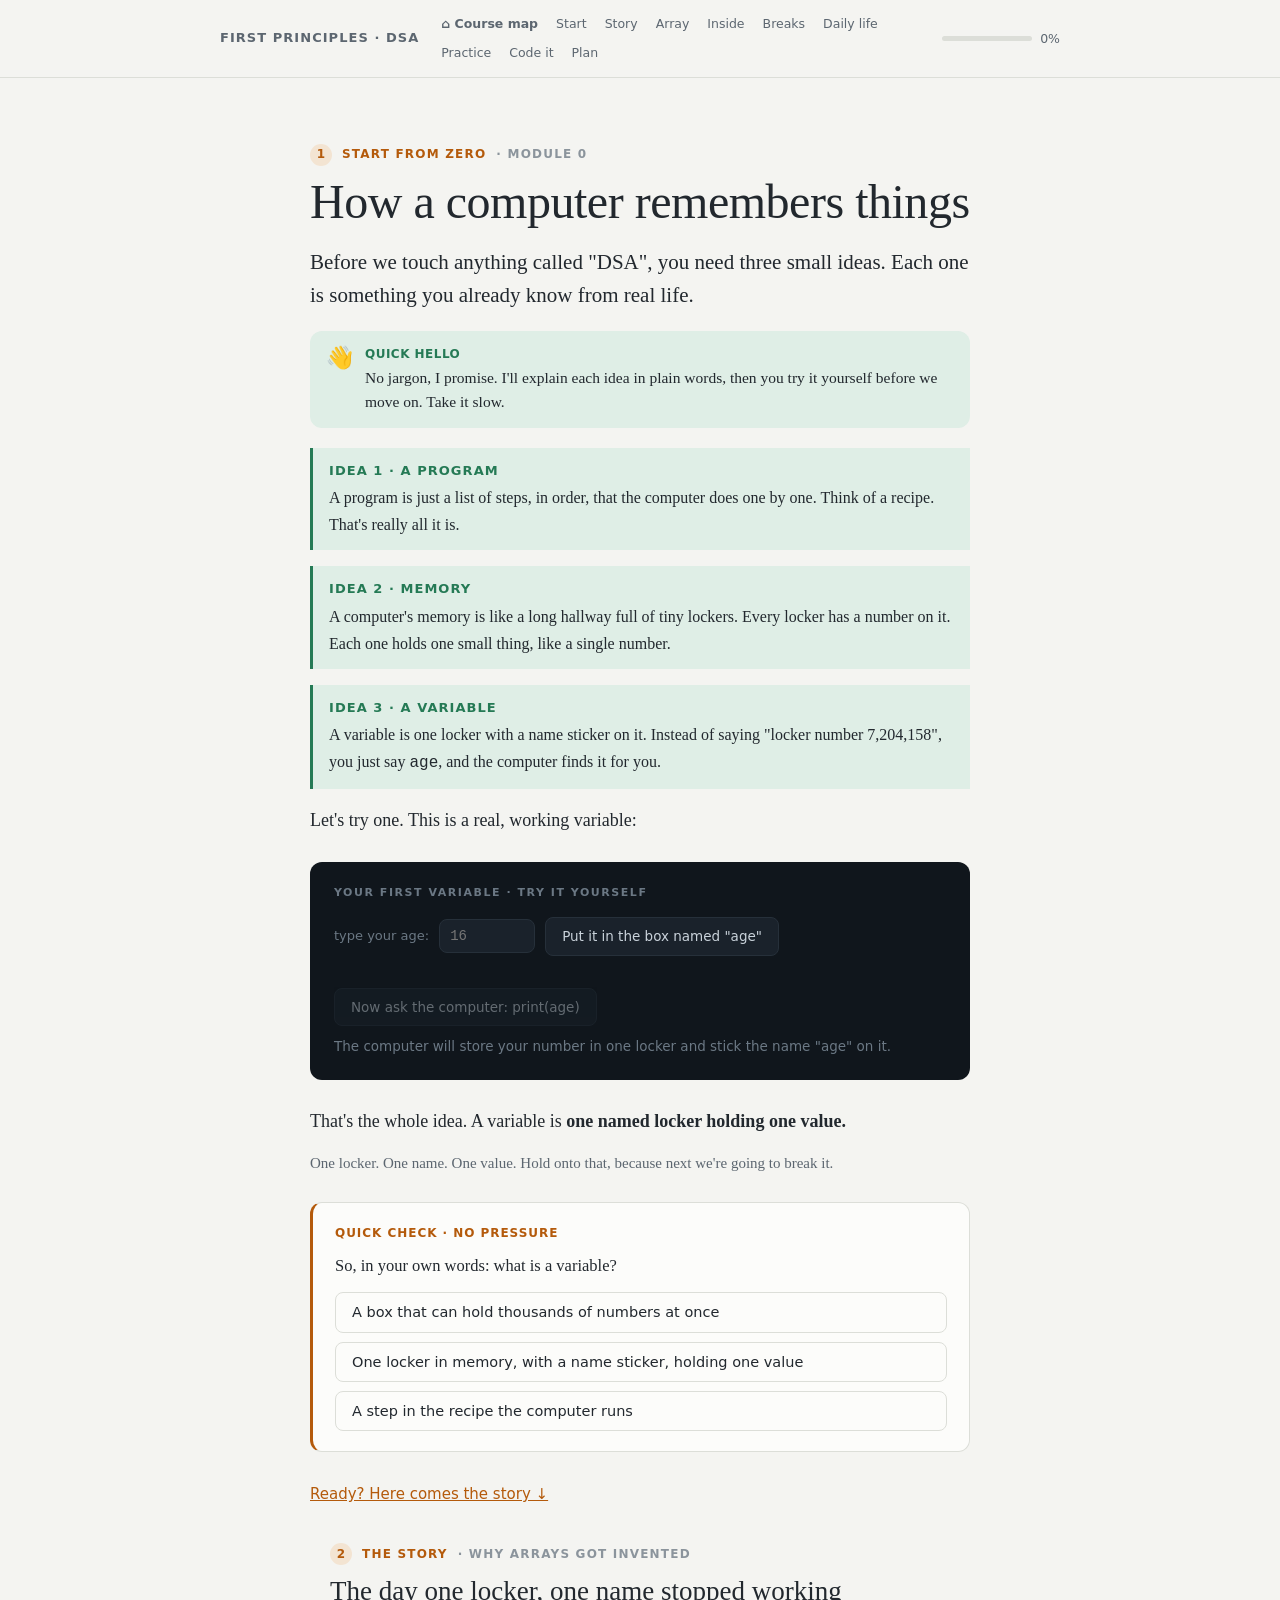
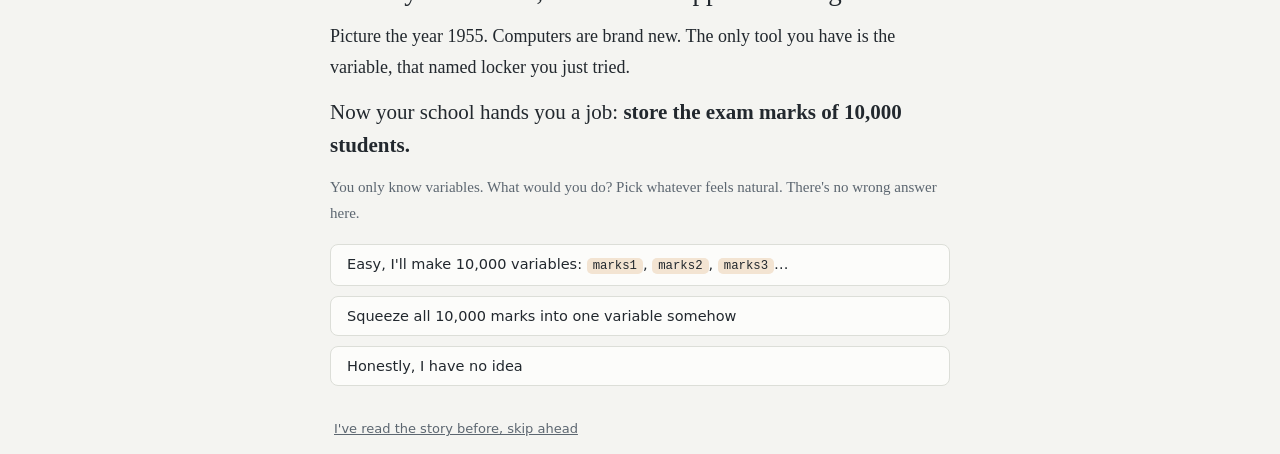
==== modules/module-0.html @ 1acc63de "Split the single page into a multi-page course (home + per-module pages) One growing HTML file was b" ====
<!doctype html>
<html lang="en">
<head>
<meta charset="utf-8">
<meta name="viewport" content="width=device-width, initial-scale=1">
<title>Module 0 · How a computer remembers · First principles</title>
<link rel="stylesheet" href="../assets/base.css">
</head>
<body>

<nav class="rail" aria-label="Module navigation">
  <div class="rail-inner">
    <span class="rail-name">First principles · DSA</span>
    <div class="rail-links">
      <a href="../index.html" style="font-weight:600;">⌂ Course map</a>
      <a href="#start">Start</a>
      <a href="#story">Story</a>
      <a href="#invention">Array</a>
      <a href="#inside">Inside</a>
      <a href="#breaks">Breaks</a>
      <a href="#real">Daily life</a>
      <a href="#problems">Practice</a>
      <a href="#code">Code it</a>
      <a href="#plan">Plan</a>
    </div>
    <div class="rail-progress" title="Your progress in this module">
      <div class="rail-bar"><span id="progress-fill"></span></div>
      <span id="progress-num">0%</span>
    </div>
  </div>
</nav>

<div id="view-m0">
<header class="hero wrap" id="start">
  <div class="stepline"><span class="dot">1</span> Start from zero <span class="rest">· Module 0</span></div>
  <h1>How a computer remembers things</h1>
  <p class="big">Before we touch anything called "DSA", you need three small ideas. Each one is something you already know from real life.</p>

  <div class="aside-me"><div class="face">👋</div><div class="txt"><b>Quick hello</b>No jargon, I promise. I'll explain each idea in plain words, then you try it yourself before we move on. Take it slow.</div></div>

  <div class="word"><b>Idea 1 · A program</b>
  A program is just a list of steps, in order, that the computer does one by one. Think of a recipe. That's really all it is.</div>

  <div class="word"><b>Idea 2 · Memory</b>
  A computer's memory is like a long hallway full of tiny lockers. Every locker has a number on it. Each one holds one small thing, like a single number.</div>

  <div class="word"><b>Idea 3 · A variable</b>
  A variable is one locker with a name sticker on it. Instead of saying "locker number 7,204,158", you just say <code>age</code>, and the computer finds it for you.</div>

  <p>Let's try one. This is a real, working variable:</p>
  <div class="machine">
    <div class="label">Your first variable · try it yourself</div>
    <div class="mrow">
      <label for="age-input" style="font-size:13px;color:var(--machine-dim);">type your age:</label>
      <input type="number" id="age-input" min="1" max="120" step="1" placeholder="16">
      <button id="btn-store">Put it in the box named "age"</button>
    </div>
    <div class="lockers" id="age-locker" style="margin-top:18px;"></div>
    <div class="mrow"><button id="btn-print" disabled>Now ask the computer: print(age)</button></div>
    <div class="mnote" id="age-note">The computer will store your number in one locker and stick the name "age" on it.</div>
  </div>

  <p>That's the whole idea. A variable is <strong>one named locker holding one value.</strong></p>
  <p class="dim small">One locker. One name. One value. Hold onto that, because next we're going to break it.</p>

  <div class="cp" data-cp="cp0" data-answer="b">
    <div class="cp-tag">Quick check · no pressure</div>
    <div class="cp-q">So, in your own words: what is a variable?</div>
    <div class="cp-opts">
      <button data-opt="a">A box that can hold thousands of numbers at once</button>
      <button data-opt="b">One locker in memory, with a name sticker, holding one value</button>
      <button data-opt="c">A step in the recipe the computer runs</button>
    </div>
    <div class="cp-fb"><b>Exactly</b>One named locker, one value inside. Simple, and it's about to become the whole point.</div>
    <div class="cp-nudge">Close, but not quite. Scroll up and look at Idea 3 again, then pick another answer.</div>
  </div>

  <p style="margin-top:10px;"><a href="#story" style="color:var(--accent);font-family:var(--sans);font-size:15px;">Ready? Here comes the story ↓</a></p>
</header>

<section class="wrap" id="story">
  <div class="stepline"><span class="dot">2</span> The story <span class="rest">· why arrays got invented</span></div>
  <h2>The day one locker, one name stopped working</h2>
  <p>Picture the year 1955. Computers are brand new. The only tool you have is the variable, that named locker you just tried.</p>
  <p class="big">Now your school hands you a job: <strong>store the exam marks of 10,000 students.</strong></p>
  <p class="dim small">You only know variables. What would you do? Pick whatever feels natural. There's no wrong answer here.</p>

  <div class="chips" id="ch0-choices">
    <button data-choice="a">Easy, I'll make 10,000 variables: <code>marks1</code>, <code>marks2</code>, <code>marks3</code>…</button>
    <button data-choice="b">Squeeze all 10,000 marks into one variable somehow</button>
    <button data-choice="c">Honestly, I have no idea</button>
  </div>

  <div class="reveal" id="ch0-r-a">
    <div class="response"><span class="who">Good thinking</span>That's exactly what people tried. It's the only tool you have, so you use it. Here's what your program starts to look like:</div>
  </div>
  <div class="reveal" id="ch0-r-b">
    <div class="response"><span class="who">Nice try</span>People really did attempt tricks like this. But one locker holds one small value, and 10,000 marks won't fit. So everyone fell back to the obvious plan: lots of variables. Watch what that turns into:</div>
  </div>
  <div class="reveal" id="ch0-r-c">
    <div class="response"><span class="who">Honest answer</span>That was everyone's answer in 1955 too. The only tool was variables, so let's try the obvious plan together:</div>
  </div>

  <div class="reveal" id="ch0-vars">
    <div class="machine">
      <div class="label">Your program · 10,000 variables</div>
      <div class="varlist" id="varlist"></div>
    </div>
    <p>Ugly, but it works. At least, it works as long as you already know <em>which</em> variable you want while writing the program.</p>
    <p class="big">Then a teacher walks up and types a number: <strong>8437</strong>. She wants the 8,437th student's mark. Right now.</p>
    <p class="dim small">Here's the catch. You wrote the program yesterday. The number 8437 arrived today, from the teacher's keyboard. Tomorrow she might type 212. Your program has to handle <em>any</em> number. So how do you print that one student's mark?</p>
    <div class="chips" id="print-choices">
      <button data-attempt="a">Simple: <code>print(marks8437)</code></button>
      <button data-attempt="b">Glue the name together: <code>print("marks" + n)</code></button>
      <button data-attempt="c">Write 10,000 if-lines: if n is 1 print marks1, if n is 2 print marks2…</button>
    </div>
    <div class="reveal" id="print-r-a">
      <div class="response"><span class="who">The wall</span>That only works because <em>you</em> typed 8437 into the code yourself. But the teacher types her number <em>after</em> the program is written and running. Tomorrow she types 212, and your code still says <code>marks8437</code>. A program can't rewrite itself for every new request.</div>
    </div>
    <div class="reveal" id="print-r-b">
      <div class="response"><span class="who">The wall</span>Great instinct. Sadly, this is the one thing programming languages just won't allow. <code>"marks" + n</code> makes a piece of <em>text</em>, like writing "marks8437" on paper. A name sticker and a piece of paper that <em>looks like</em> a name sticker are not the same thing. The computer can't open a locker using text you made up while running.</div>
    </div>
    <div class="reveal" id="print-r-c">
      <div class="response"><span class="who">The wall</span>Painfully honest, and people basically did do this. But now your program is 10,000 lines of "if". Next year there are 40,000 students. You'd spend your whole life copy-pasting if-lines. There has to be a better way.</div>
    </div>
    <div class="reveal" id="ch0-wall">
      <p class="big" style="margin-top:22px;">Feel the wall? You have 10,000 values, and no way to say <em>"give me student number n."</em></p>
      <p>All three plans failed for the same reason: <strong>a variable's name is not a number.</strong> You can't do maths with a name. But the teacher gave you a <em>number</em>. What you really need is a container where the number itself finds the value.</p>
      <button class="primary" id="ch0-continue">Show me what people invented →</button>
    </div>
  </div>
  <p style="margin-top:26px;"><button class="skip" id="skip-story">I've read the story before, skip ahead</button></p>
</section>

<div class="reveal" id="rest">

<section class="wrap" id="invention">
  <div class="stepline"><span class="dot">3</span> The fix <span class="rest">· meet the array</span></div>
  <h2>The array: let the number be the name</h2>
  <p>The fix is beautifully simple.</p>
  <p>Instead of 10,000 lockers scattered all over the hallway with 10,000 name stickers, you go to the office and ask for one thing: <strong>"Give me 10,000 lockers in a single straight row, side by side, no gaps."</strong></p>
  <p>Say your row starts at locker number 5000. Now watch:</p>
  <div class="machine">
    <div class="label">The whole trick</div>
    <div class="formula">student 1's mark → locker 5000<br>
student 2's mark → locker 5001<br>
student 3's mark → locker 5002<br>
…<br>
student <b>n</b>'s mark → locker <b>5000 + n − 1</b></div>
    <div class="mnote">The teacher types 8437. The computer works out 5000 + 8436 = <b>locker 13436</b>, then opens exactly that locker. One small sum, and you're done.</div>
  </div>
  <p>No name stickers. No searching. The <strong>position</strong> of a student is now the way to find them. This container, a row of lockers side by side that you find by position, is called an <strong>array</strong>.</p>
  <div class="word"><b>New word · Array</b>
  A row of memory lockers, side by side, holding values of the same kind. Give it a position number and it hands you that value instantly.</div>

  <div class="cp" data-cp="cp1" data-answer="c">
    <div class="cp-tag">Quick check</div>
    <div class="cp-q">Your row starts at locker 5000. Which locker holds the 2nd student's mark?</div>
    <div class="cp-opts">
      <button data-opt="a">Locker 5002</button>
      <button data-opt="b">Locker 2</button>
      <button data-opt="c">Locker 5001</button>
    </div>
    <div class="cp-fb"><b>Nice</b>Student 1 sits at 5000, so student 2 is the very next locker, 5001. The number does the finding for you. No searching.</div>
    <div class="cp-nudge">Not quite. Student 1 is at the start (5000), and each next student is one locker along. Try again.</div>
  </div>

  <div class="aside-me"><div class="face">📜</div><div class="txt"><b>A little history</b>Nobody invented this in a classroom. In the 1950s, programmers did this locker maths <em>by hand</em>, and it was slow and painful. Then in 1957 a language called Fortran said: "just write <code>marks(8437)</code> and I'll do the maths for you." That's the moment the array became part of programming. Real pain, not theory.</div></div>

  <div class="word"><b>New word · Index</b>
  The index is the position number you use to open an array's locker. One catch: computers count from 0, not 1. So the first mark is <code>marks[0]</code>, and the 8,437th mark is <code>marks[8436]</code>. Why start at 0? Because the index really means "how many steps from the start", and the first locker is 0 steps away.</div>
</section>

<section class="wide" id="inside">
  <div class="wrap" style="padding:0;">
    <div class="stepline"><span class="dot">4</span> Look inside <span class="rest">· see the maths happen</span></div>
    <h2>Watch the two ways, side by side</h2>
    <p>Here's the row of 10,000 marks, starting at locker 5000. Type any position and watch the computer find it two ways: the slow old way (walk locker by locker) and the array way (calculate, then jump straight there).</p>
  </div>

  <div class="machine">
    <div class="label">Memory · 10,000 marks in a row · starts at locker 5000</div>
    <div class="cells-outer"><div class="cells" id="ram-cells"></div></div>
    <div class="formula" id="ram-formula">5000 + <b>8436</b> = locker <b>13436</b>, calculated, not searched.</div>
    <div class="mrow">
      <label for="idx-input" style="font-size:13px;color:var(--machine-dim);">position (0 to 9999):</label>
      <input type="number" id="idx-input" min="0" max="9999" value="8436" step="1">
      <button id="btn-compute">Jump, the array way</button>
      <button id="btn-walk">Walk, the old way</button>
    </div>
    <div class="race">
      <div>
        <div class="rhead">Walking (no array)</div>
        <div class="rnum counter" id="walk-count">·</div>
        <div class="rsub" id="walk-sub">open every locker door until you reach it</div>
      </div>
      <div>
        <div class="rhead">Jumping (array)</div>
        <div class="rnum" id="calc-count">·</div>
        <div class="rsub" id="calc-sub">one addition, always, for any position</div>
      </div>
    </div>
    <div class="mnote">Try position 3, then position 9999. <b>Jumping takes the same tiny effort every time, no matter how far.</b> Walking gets worse the further you go.</div>
  </div>

  <div class="wrap" style="padding:0;">
    <div class="word"><b>New words · O(1) and O(n)</b>
    Programmers have nicknames for what you just saw. "Same effort no matter how big" is called <strong>O(1)</strong> (say it "oh-one"). "Effort grows as the data grows" is called <strong>O(n)</strong> (say it "oh-en", where n is the number of items). That's all these scary symbols mean. Array jump is O(1). Walking is O(n). You just read your first complexity notation.</div>

    <div class="cp" data-cp="cp2" data-answer="a">
      <div class="cp-tag">Quick check</div>
      <div class="cp-q">Jumping to <code>arr[9999]</code> vs jumping to <code>arr[3]</code>. How does the effort compare?</div>
      <div class="cp-opts">
        <button data-opt="a">Same tiny effort for both. That's O(1)</button>
        <button data-opt="b">arr[9999] is much slower, it's further away</button>
        <button data-opt="c">It depends on the computer's mood</button>
      </div>
      <div class="cp-fb"><b>You've got it</b>The array does one addition either way, then jumps straight there. Near or far, same cost. That's the whole magic of O(1).</div>
      <div class="cp-nudge">Have another go. Remember, the array never walks. It calculates one sum and jumps, no matter how far.</div>
    </div>

    <h3 style="margin-top:34px;">A free gift: the neighbours come along</h3>
    <p>One more real thing, kept simple. Main memory sits far from the computer's brain, like lockers in another building. So when the computer grabs one locker, it photocopies <em>the whole shelf</em> (about 16 lockers) onto a small desk right next to its brain. That desk is called the <strong>cache</strong> (say it "cash"). Click any locker below:</p>
  </div>
  <div class="machine">
    <div class="label">One shelf of 16 marks · click any locker to read it</div>
    <div class="cells-outer"><div class="cells" id="cache-cells"></div></div>
    <div class="mnote" id="cache-note">Read one mark, and the 15 next to it land on the desk for free. So a loop reading an array flies, the next value is almost always already on the desk.</div>
  </div>
  <div class="wrap" style="padding:0;">
    <p>This only works because array values are <em>neighbours</em>. If your 10,000 values were scattered all over the building, every single read would be another long trip. Keep this in your pocket. It matters a lot when we meet linked lists.</p>
  </div>
</section>

<section class="wrap" id="whys">
  <div class="stepline"><span class="dot">✦</span> Bonus <span class="rest">· go deeper, totally optional</span></div>
  <h2>Still curious? Keep asking why</h2>
  <p class="dim small">Every line below is true. Press <em>why?</em> to open the reason. Some reasons have their own <em>why?</em> hiding inside. Go as deep as you feel like. Each level is written just as simply. Keep pressing and you'll quietly end up learning how the machine itself is built. Feel free to skip this and come back later.</p>

  <div class="claim">
    <div class="head">The lockers must be side by side, with no gaps.<button class="why-btn">why?</button></div>
    <div class="why-panel">
      <p>The magic sum "5000 + position" only works if every locker is exactly one step from the previous one. If locker 3 could be anywhere in the building, no sum could find it, you'd need a notebook listing where each one went.</p>
      <div class="head small">So why not just keep that notebook?<button class="why-btn">why?</button></div>
      <div class="why-panel">
        <p>Think about what the notebook is: a numbered list where you need to jump to entry n instantly… that's an array again! The escape plan turns out to be the same thing you were escaping. So "side by side" is where the chain stops.</p>
      </div>
    </div>
  </div>

  <div class="claim">
    <div class="head">Any locker takes the same time to open, near or far.<button class="why-btn">why?</button></div>
    <div class="why-panel">
      <p>Because memory is not a corridor you walk through. It's more like a telephone system: give the number, and the wiring connects you straight to that one locker. Locker 14,999 answers as fast as locker 5,000.</p>
      <div class="head small">Why is memory wired like a telephone system?<button class="why-btn">why?</button></div>
      <div class="why-panel">
        <p>Inside the memory chip there's a circuit called an address decoder. It takes the locker number and electrically switches on exactly that one row, the way dialling a number rings exactly one phone. No walking exists at the hardware level at all. This is why it's called RAM, short for Random Access Memory, where "random" just means ANY locker, equally fast.</p>
        <p class="dim small">Nice. You just crossed into computer architecture without even noticing. This is the bottom floor.</p>
      </div>
    </div>
  </div>

  <div class="claim">
    <div class="head">An array can't simply grow bigger when it's full.<button class="why-btn">why?</button></div>
    <div class="why-panel">
      <p>Your row got lockers 5000 to 14999. Locker 15000 might already belong to another program's data. You can't grab your neighbour's locker just because you need more space.</p>
      <div class="head small">Then how do Python lists grow whenever they want?<button class="why-btn">why?</button></div>
      <div class="why-panel">
        <p>They secretly cheat: when the row is full, the computer finds a longer empty row somewhere else, copies everything across, and abandons the old row. To avoid doing this often, it books roughly double the space each time. Under every "flexible" list in every language, there is a plain fixed array being replaced when it bursts.</p>
      </div>
    </div>
  </div>
</section>

<section class="wide" id="breaks">
  <div class="wrap" style="padding:0;">
    <div class="stepline"><span class="dot">5</span> Where it hurts <span class="rest">· nothing is free</span></div>
    <h2>Now watch the array break</h2>
    <p>The array's power comes from one strict rule: <em>everyone sits in position, side by side, no gaps.</em> Now watch what that rule costs you. Suppose a new value has to go at the <strong>front</strong> of the row. Nobody can just squeeze in. Every single value has to shift one locker to the right first. Press the button and watch:</p>
  </div>
  <div class="machine">
    <div class="label">Insert 99 at the front · everyone must move</div>
    <div class="cells-outer"><div class="cells" id="ins-cells"></div></div>
    <div class="mrow">
      <button id="btn-insert">Insert 99 at the front</button>
      <button id="btn-ins-reset">Reset</button>
      <span style="font-size:13px;color:var(--machine-dim);">moves so far: <span id="ins-count" style="color:var(--amber-bright);">0</span></span>
    </div>
    <div class="mnote" id="ins-note">7 values → 7 moves, for ONE insertion. Imagine 10 million values, with new ones arriving every second. That's O(n) pain, over and over.</div>
  </div>
  <div class="wrap" style="padding:0;">
    <p>The honest list of array weaknesses:</p>
    <div class="cards">
      <div class="rcard"><h3>Adding or removing in the middle</h3><span class="dim">Everyone after that spot has to shift. The closer to the front, the more moves. That's O(n).</span></div>
      <div class="rcard"><h3>Growing bigger</h3><span class="dim">The lockers next to your row might already belong to someone else. To grow, the computer finds a longer empty row elsewhere and copies everything across. O(n) again.</span></div>
      <div class="rcard"><h3>Finding a value (not a position)</h3><span class="dim">"Which student scored 97?" The position tells you nothing about the value inside, so you have to check every locker. O(n).</span></div>
      <div class="rcard"><h3>Reserved empty space</h3><span class="dim">To avoid moving so often, lists quietly rent extra empty lockers. Fast, but a bit wasteful.</span></div>
    </div>

    <div class="cp" data-cp="cp3" data-answer="b">
      <div class="cp-tag">Quick check</div>
      <div class="cp-q">You need to add new items at the <em>front</em> constantly, and you almost never jump to a position. Is an array a good fit?</div>
      <div class="cp-opts">
        <button data-opt="a">Yes, arrays are always the right choice</button>
        <button data-opt="b">No. Front inserts cost O(n), and that's the one thing you'd do all day</button>
        <button data-opt="c">Yes, because arrays never slow down</button>
      </div>
      <div class="cp-fb"><b>Spot on</b>You'd pay the array's worst cost over and over, and never use its best trick. That mismatch is exactly why the next structure, the linked list, exists.</div>
      <div class="cp-nudge">Think back to the shifting demo you just watched. What did inserting at the front cost? Try again.</div>
    </div>

    <div class="aside-me"><div class="face">🔑</div><div class="txt"><b>The secret of all DSA</b>Every data structure you'll ever learn exists because the array hurt someone, in one of these exact spots, badly enough that they invented a way around it. Linked lists, stacks, queues, hash maps, trees, each one is a patch for one of these pains. It's not 50 random topics. It's one story.</div></div>
  </div>
</section>

<section class="wrap" id="real">
  <div class="stepline"><span class="dot">6</span> Daily life <span class="rest">· you already use arrays</span></div>
  <h2>Where arrays hide in your day</h2>
  <div class="cards">
    <div class="rcard"><h3>Every photo on your phone</h3><span class="dim">A photo is a grid of tiny colour dots (pixels), so it's an array of arrays. "The dot at row 800, column 600" is two little sums away.</span></div>
    <div class="rcard"><h3>Skipping inside a YouTube video</h3><span class="dim">A video is an array of picture frames. Dragging to 12:34 = frames-per-second × seconds = a position. That instant jump is O(1) with your own eyes.</span></div>
    <div class="rcard"><h3>Your Spotify queue</h3><span class="dim">"Play track 7" doesn't listen through tracks 1 to 6 first. It jumps. Position → value.</span></div>
    <div class="rcard"><h3>Every word you read</h3><span class="dim">Text is an array of characters. The first letter of <code>name</code> is <code>name[0]</code>.</span></div>
    <div class="rcard"><h3>Excel and marksheets</h3><span class="dim">Rows and columns, arrays of arrays. "Cell C42" is locker maths, twice.</span></div>
    <div class="rcard"><h3>AI models</h3><span class="dim">The "weights" inside ChatGPT-like models are gigantic arrays. GPUs are fast mainly because arrays sit side by side in memory.</span></div>
  </div>
  <p class="dim small">The pattern to notice: wherever things have a natural <em>position</em> and you jump straight to it, there's an array underneath.</p>

  <div class="next-card">
    <h3>Coming next: the crack in the wall</h3>
    You saw how much inserting at the front hurt. So what if your data gets inserted and removed in the middle <em>all the time</em>, and you almost never jump to a position? The array's deal flips completely backwards. The fix lets values live anywhere, with each one holding the address of the next. It's called a <strong>linked list</strong>, and it's Module 2. You'll get there already knowing <em>why</em> it exists.
  </div>
</section>

<section class="wrap" id="problems">
  <div class="stepline"><span class="dot">7</span> Practice <span class="rest">· now you're ready</span></div>
  <h2>Think like an engineer, not an exam-taker</h2>
  <p class="dim small">Three real situations. None of them says "use an array". The hints are just questions that lead your own thinking, in the order a senior engineer would ask them. Try to answer each hint in your head before you open the next one. The code comes last, because it's the easy part.</p>

  <div class="problem" id="p1">
    <div class="ltag" style="margin-bottom:10px; color:var(--accent);">Problem 1 · warm-up</div>
    <div class="scenario">You're building YouTube's video player. A viewer drags the red dot to 12:34 of a 3-hour video. The picture must change <em>instantly</em>, nobody accepts a loading circle in the middle of a drag.</div>
    <div class="layer"><div class="ltag">Lead your own thinking</div>
      <div class="hints" data-hints="p1">
        <div class="hint"><b>Hint 1 · what is the data?</b>What is a video actually made of? Do those pieces have a natural order?</div>
        <div class="hint"><b>Hint 2 · what happens most often?</b>In plain words, what does dragging the red dot ask the computer to do? "Jump to any…" what?</div>
        <div class="hint"><b>Hint 3 · what speed is demanded?</b>"Instant, no matter where they drag", same effort for any position. You learned a nickname for that today.</div>
        <div class="hint"><b>Hint 4 · what weakness disappears?</b>Frames arrive once, in order, at the end. Nothing is ever inserted in the middle of a finished video. So which array pain simply never happens here?</div>
      </div>
      <button data-next-hint="p1">Reveal hint 1</button>
    </div>
    <div class="layer">
      <div class="ltag">Discussion</div>
      <button data-reveal="p1-d">I've decided my answer, show the discussion</button>
      <div class="reveal" id="p1-d">
        <p style="margin-top:12px;">A video is an array of frames. Frames-per-second times 754 seconds gives you the position. One multiplication, one jump, so it's O(1). And because a finished video never inserts frames in the middle, the array's biggest weakness never even fires. <strong>Data that gets written once and jumped into forever is the array's perfect customer.</strong></p>
        <pre><span class="c">// jump to any moment, instantly</span>
frame = frames[<span class="k">fps * seconds</span>]
show(frame)</pre>
        <p class="small dim">Interview extra: a 3-hour video is too big for memory, so real players cut it into chunks and array-jump twice. First to the right chunk, then to the right frame inside it. The same idea, just nested.</p>
      </div>
    </div>
  </div>

  <div class="problem" id="p2">
    <div class="ltag" style="margin-bottom:10px; color:var(--accent);">Problem 2 · the trap</div>
    <div class="scenario">You work at Instagram. The feed must show <strong>newest posts first</strong>. Millions of new posts arrive every hour. Your teammate says: "Simple, keep an array, put each new post at position 0." Is that a good idea?</div>
    <div class="layer"><div class="ltag">Lead your own thinking</div>
      <div class="hints" data-hints="p2">
        <div class="hint"><b>Hint 1 · what is the data?</b>What's the collection here, and what order does the app promise its users?</div>
        <div class="hint"><b>Hint 2 · what happens most often?</b>Two things happen non-stop. What are they?</div>
        <div class="hint"><b>Hint 3 · which one is expensive?</b>You watched "insert at the front" a few minutes ago. With 10 million posts stored, what does your teammate's plan cost for EVERY single new post?</div>
        <div class="hint"><b>Hint 4 · question the assumption</b>Does "newest shown first" really force "newest stored at position 0"? Who decided which end of the array is the front?</div>
        <div class="hint"><b>Hint 5 · the trade</b>If you add new posts at the END (cheap, no shifting), what small thing must the reading side do differently?</div>
      </div>
      <button data-next-hint="p2">Reveal hint 1</button>
    </div>
    <div class="layer">
      <div class="ltag">Discussion</div>
      <button data-reveal="p2-d">I've decided my answer, show the discussion</button>
      <div class="reveal" id="p2-d">
        <p style="margin-top:12px;">The teammate's plan shifts 10 million posts for every new arrival. That's O(n), happening millions of times an hour. The machine would spend its whole life shuffling. But "front" is just a habit, not a law. <strong>Add new posts at the end (no shifting, so O(1)) and just read the array backwards.</strong> The user sees exactly the same feed. The cost simply vanishes. Not with a fancy structure, but by questioning one assumption.</p>
        <pre><span class="c">// writing: cheap</span>
posts.append(new_post)
<span class="c">// reading: newest first, free</span>
<span class="k">for</span> i <span class="k">from</span> last position <span class="k">down to</span> 0:
    show(posts[i])</pre>
        <p class="small dim">Interview extra: this "only ever add at the end" idea, at giant scale, is called an append-only log. It's the heart of how big systems like Kafka and databases record events. You just reasoned your way to it.</p>
      </div>
    </div>
  </div>

  <div class="problem" id="p3">
    <div class="ltag" style="margin-bottom:10px; color:var(--accent);">Problem 3 · the clever swap</div>
    <div class="scenario">You're building Spotify's shuffle. Every song must play exactly once, in random order, and pressing "next" must be instant, even with 10,000 songs.</div>
    <div class="layer"><div class="ltag">Lead your own thinking</div>
      <div class="hints" data-hints="p3">
        <div class="hint"><b>Hint 1 · what is the data?</b>What's the collection, and what does "exactly once" forbid you from doing?</div>
        <div class="hint"><b>Hint 2 · try the lazy plan</b>"Pick any random song; if it already played, pick again." Feels fine at the start. What happens when only 1 song out of 10,000 is left unplayed?</div>
        <div class="hint"><b>Hint 3 · find the real problem</b>The hard part is <em>remembering</em> who played. What if the array itself could keep played songs physically separate from unplayed ones?</div>
        <div class="hint"><b>Hint 4 · the move</b>You're allowed to rearrange. What single cheap operation could push a just-played song out of the "unplayed" zone?</div>
        <div class="hint"><b>Hint 5 · the trade</b>Swapping scrambles your nice ordered playlist. Does that matter? Could you shuffle something else instead of the songs themselves?</div>
      </div>
      <button data-next-hint="p3">Reveal hint 1</button>
    </div>
    <div class="layer">
      <div class="ltag">Discussion</div>
      <button data-reveal="p3-d">I've decided my answer, show the discussion</button>
      <div class="reveal" id="p3-d">
        <p style="margin-top:12px;">The lazy plan dies at the end. With one unplayed song left, you're rolling the dice about 10,000 times hoping to hit it. The neat fix: keep all unplayed songs in positions 0 to k. Pick one at random, <strong>swap it to position k, then shrink k by one.</strong> The wall between "unplayed" and "played" is just a number. Every "next" costs exactly one swap. Instant, forever.</p>
        <pre>k = number of songs - 1
<span class="k">when user presses next</span>:
    r = random position <span class="k">from</span> 0 <span class="k">to</span> k
    swap(songs[r], songs[k])
    k = k - 1
    play songs[k + 1]</pre>
        <p class="small dim">Interview extra: you just re-invented the Fisher-Yates shuffle, an algorithm most people memorize from a book. You didn't memorize it. The costs cornered you into it. That's the whole difference this course is built on. (And real players shuffle a copy of the position numbers, keeping your playlist order safe.)</p>
      </div>
    </div>
  </div>
</section>

<section class="wrap" id="code">
  <div class="stepline"><span class="dot">8</span> Now code it <span class="rest">· interview-style problems</span></div>
  <h2>Solve real problems, with a method that fits any problem</h2>
  <p>The scenarios above taught you <em>when</em> to reach for an array. Now let's learn to <em>solve</em> array coding problems, the LeetCode kind that show up in interviews. We're not here to memorize answers. We're here to build one method you can point at any problem you've never seen before.</p>

  <div class="aside-me"><div class="face">🧠</div><div class="txt"><b>Use this on every problem, forever</b>Same five steps, whether it's your first array problem or a hard graph one in month two. The steps never change. Only the problem does.</div></div>

  <div class="method-steps">
    <div class="method-step"><span class="num"></span><div class="mt"><b>Understand it</b><span>Say the problem back in your own words. What comes in, what goes out, and what edge cases exist (empty input? all zeros? one item?).</span></div></div>
    <div class="method-step"><span class="num"></span><div class="mt"><b>Brute force first</b><span>Write the dumb, slow way that definitely works. Never skip this. A slow answer beats a blank page, and it shows you the shape of the problem.</span></div></div>
    <div class="method-step"><span class="num"></span><div class="mt"><b>Find the waste</b><span>Look at your brute force. Where does it redo work it already did? That wasted work is almost always where the faster idea is hiding.</span></div></div>
    <div class="method-step"><span class="num"></span><div class="mt"><b>Pseudo-code it</b><span>Write the steps in plain language, no syntax. If you can't say it in plain steps, you don't understand it yet. This part is the real thinking.</span></div></div>
    <div class="method-step"><span class="num"></span><div class="mt"><b>Code it, then cost it</b><span>Turn the pseudo-code into real code. Then say its time and space cost out loud, in O() terms. Interviewers always ask.</span></div></div>
  </div>

  <p class="dim small">Try each problem yourself first. Open each step only after you've had a real go. That struggle is where the learning actually happens.</p>

  <div class="lc">
    <div class="lc-head"><span class="lc-tag lc-easy">Easy · warm-up</span><span class="lc-src">LeetCode 1480 · Running Sum of 1d Array</span></div>
    <div class="lc-statement">
      <p>Given a list of numbers, return a new list where position <code>i</code> holds the sum of every number from the start up to <code>i</code>.</p>
      <p class="lc-eg">Example: <code>[1, 2, 3, 4]</code> becomes <code>[1, 3, 6, 10]</code> &nbsp;(1, then 1+2, then 1+2+3, then 1+2+3+4)</p>
    </div>

    <div class="lc-step">
      <div class="lc-snum">Step 1 · Understand it</div>
      <button class="unfold-btn">Say it back in plain words</button>
      <div class="unfold"><div class="lc-body">
        <p>Input: a list of numbers. Output: a list of the same length, where each spot is the "total so far". One edge case to remember: an empty list should just give back an empty list.</p>
      </div></div>
    </div>

    <div class="lc-step">
      <div class="lc-snum">Step 2 · Brute force first</div>
      <button class="unfold-btn">The dumb slow way</button>
      <div class="unfold"><div class="lc-body">
        <p>For each position i, walk from the start and add up everything up to i. It works. But to fill position 9999, you re-add positions 0 through 9999 from scratch, and you do that for every single position.</p>
        <div class="codelabel">Pseudo-code · brute force</div>
        <pre>for i from 0 to last:
    total = 0
    for j from 0 to i:
        total = total + nums[j]
    out[i] = total</pre>
        <p>A loop inside a loop, so the cost is O(n²). On a big list, that's painfully slow.</p>
      </div></div>
    </div>

    <div class="lc-step">
      <div class="lc-snum">Step 3 · Find the waste</div>
      <button class="unfold-btn">Where is it repeating work?</button>
      <div class="unfold"><div class="lc-body">
        <p>Look at what the brute force throws away. To get the total at position i, it re-adds everything from 0 to i. But the total at position i is just <strong>the total at position i minus 1, plus one more number.</strong> We already had that total a moment ago, and we threw it away.</p>
        <p>So carry a running total as you walk, and just add the current number to it. One pass, no re-adding.</p>
      </div></div>
    </div>

    <div class="lc-step">
      <div class="lc-snum">Step 4 · Pseudo-code the good idea</div>
      <button class="unfold-btn">Plain-language steps</button>
      <div class="unfold"><div class="lc-body">
        <div class="codelabel">Pseudo-code · one pass</div>
        <pre>running = 0
for each number x in nums:
    running = running + x
    add running to the output list
return output list</pre>
      </div></div>
    </div>

    <div class="lc-step">
      <div class="lc-snum">Step 5 · Code it, then cost it</div>
      <button class="unfold-btn">Show the code and the cost</button>
      <div class="unfold"><div class="lc-body">
        <div class="codelabel">Python</div>
        <pre><span class="k">def</span> running_sum(nums):
    total = 0
    out = []
    <span class="k">for</span> x <span class="k">in</span> nums:
        total += x
        out.append(total)
    <span class="k">return</span> out</pre>
        <p><strong>Time: O(n)</strong>, one clean pass. <strong>Space: O(n)</strong> for the output list (or O(1) extra if you're allowed to overwrite the input in place).</p>
        <p style="color:var(--muted);font-size:15px;">Connects to: this "reuse the previous total" trick is the seed of <strong>prefix sums</strong>, a whole topic later in the course. You just met it early.</p>
      </div></div>
    </div>
  </div>

  <div class="lc">
    <div class="lc-head"><span class="lc-tag lc-med">Easy → Medium</span><span class="lc-src">LeetCode 283 · Move Zeroes</span></div>
    <div class="lc-statement">
      <p>Move every <code>0</code> to the end of the list, while keeping the order of the non-zero numbers. Do it <strong>in place</strong>, without building a second list.</p>
      <p class="lc-eg">Example: <code>[0, 1, 0, 3, 12]</code> becomes <code>[1, 3, 12, 0, 0]</code></p>
    </div>

    <div class="lc-step">
      <div class="lc-snum">Step 1 · Understand it</div>
      <button class="unfold-btn">Say it back in plain words</button>
      <div class="unfold"><div class="lc-body">
        <p>Same list, rearranged: non-zeros stay in their original order, all the zeros get pushed to the back, and we're not allowed to make a new list. Edge cases: a list with no zeros (leave it alone), a list of all zeros, and an empty list.</p>
      </div></div>
    </div>

    <div class="lc-step">
      <div class="lc-snum">Step 2 · Brute force first</div>
      <button class="unfold-btn">The dumb slow way</button>
      <div class="unfold"><div class="lc-body">
        <p>Make a new list. Walk the input and copy over every non-zero. Then add enough zeros at the end to fill it up. It works and it's easy to picture.</p>
        <p>The catch: the problem said <strong>in place, no second list.</strong> So this passes the logic test but breaks the rules. Good. Now we know exactly what we have to beat.</p>
      </div></div>
    </div>

    <div class="lc-step">
      <div class="lc-snum">Step 3 · Find the waste (and the trick)</div>
      <button class="unfold-btn">What did you already see today?</button>
      <div class="unfold"><div class="lc-body">
        <p>Remember the Spotify shuffle? You kept a wall between "done" and "not done", and the wall was just a number. Same idea here.</p>
        <p>Keep a <strong>write</strong> pointer for where the next non-zero belongs. Walk a <strong>read</strong> pointer across the whole list. Every time read finds a non-zero, swap it to the write spot and push write forward one. When you're done, every non-zero sits packed at the front in order, and the zeros are automatically left at the back.</p>
      </div></div>
    </div>

    <div class="lc-step">
      <div class="lc-snum">Step 4 · Pseudo-code the good idea</div>
      <button class="unfold-btn">Plain-language steps</button>
      <div class="unfold"><div class="lc-body">
        <div class="codelabel">Pseudo-code · two pointers</div>
        <pre>write = 0
for read from 0 to last:
    if nums[read] is not 0:
        swap nums[write] and nums[read]
        write = write + 1</pre>
      </div></div>
    </div>

    <div class="lc-step">
      <div class="lc-snum">Step 5 · Code it, then cost it</div>
      <button class="unfold-btn">Show the code and the cost</button>
      <div class="unfold"><div class="lc-body">
        <div class="codelabel">Python</div>
        <pre><span class="k">def</span> move_zeroes(nums):
    write = 0
    <span class="k">for</span> read <span class="k">in</span> range(len(nums)):
        <span class="k">if</span> nums[read] != 0:
            nums[write], nums[read] = nums[read], nums[write]
            write += 1
    <span class="k">return</span> nums</pre>
        <p><strong>Time: O(n)</strong>, one pass. <strong>Space: O(1)</strong>, no second list, just two little pointers.</p>
        <p style="color:var(--muted);font-size:15px;">Connects to: this "one wall, two pointers" pattern is a named Week 1 technique called <strong>two pointers</strong>. You've now seen it twice (Spotify, and here). That's not a coincidence. The same handful of patterns keep coming back.</p>
      </div></div>
    </div>
  </div>

  <div class="aside-me"><div class="face">🔁</div><div class="txt"><b>How the loop works from here</b>Same five steps on the next problem, and the next. Below is your array problem set, easy first. Solve each with the method, then in about a week come back and re-solve the ones that felt hard. That repeat is what turns "I understood it" into "I can do it under pressure".</div></div>

  <h3 style="margin-top:30px;font-family:var(--sans);">Your array problem set · easy first</h3>
  <p class="dim small">Do them in order. A few need an idea from a later topic to solve <em>fast</em>, and that's on purpose: it shows you exactly why the next topics exist.</p>
  <div class="probset">
    <div class="probrow"><span class="lc-tag lc-easy">Easy</span><span class="pname">Best Time to Buy and Sell Stock</span> <span class="pnote">One pass, track the cheapest price so far. <b>Connects to:</b> "remember as you go".</span></div>
    <div class="probrow"><span class="lc-tag lc-easy">Easy</span><span class="pname">Contains Duplicate</span> <span class="pnote">Brute force is O(n²). Doing it fast needs a set. <b>Foreshadows:</b> hash maps, Arc 1.</span></div>
    <div class="probrow"><span class="lc-tag lc-med">Medium</span><span class="pname">Maximum Subarray (Kadane)</span> <span class="pnote">Carry a running best. <b>Connects to:</b> the running-total idea you just used.</span></div>
    <div class="probrow"><span class="lc-tag lc-med">Medium</span><span class="pname">Two Sum</span> <span class="pnote">Brute force is easy; the fast version needs a lookup trick. <b>Foreshadows:</b> hash maps.</span></div>
    <div class="probrow"><span class="lc-tag lc-med">Medium</span><span class="pname">Product of Array Except Self</span> <span class="pnote">Prefix and suffix products. <b>Connects to:</b> prefix sums, Arc 3.</span></div>
  </div>
  <p class="dim small">Solve the two easy ones with the five steps before you touch the mediums. Don't jump to the hardest problem first, and don't stay vague: always end at real code and a stated O() cost.</p>
</section>

<hr class="sep">

<section class="wrap" id="understanding">
  <div class="eyebrow">Your progress · measured in understanding, not solved counts</div>
  <h2>The arrays checklist</h2>
  <p class="dim small">Tick a box only when you could explain that line to a friend, out loud, with this page closed. That test is harder than any quiz, and it's the only one that matters. Your ticks are saved on this device.</p>
  <div class="check" id="checklist">
    <label><input type="checkbox" data-key="mem"><span>I can explain <strong>what memory and a variable are</strong>, numbered lockers, and one locker with a name sticker</span></label>
    <label><input type="checkbox" data-key="exist"><span>I can explain <strong>why arrays were invented</strong>, the 10,000-variables wall, and how "position finds the value" breaks it</span></label>
    <label><input type="checkbox" data-key="o1"><span>I can explain <strong>why array access is O(1)</strong>, one small sum finds any locker, no matter how far</span></label>
    <label><input type="checkbox" data-key="insert"><span>I can explain <strong>why inserting at the front is O(n)</strong>, the no-gaps rule forces everyone to shift</span></label>
    <label><input type="checkbox" data-key="cache"><span>I can explain <strong>the cache gift</strong>, reading one value photocopies the whole shelf, so array loops fly</span></label>
    <label><input type="checkbox" data-key="notuse"><span>I know <strong>when NOT to use an array</strong>, when the middle keeps changing and I rarely jump to positions</span></label>
    <label><input type="checkbox" data-key="scenarios"><span>I thought through <strong>all three practice situations</strong> before opening the discussions</span></label>
    <label><input type="checkbox" data-key="method"><span>I can run the <strong>5-step method</strong> on a new problem: understand, brute force, find the waste, pseudo-code, then code and cost</span></label>
    <label><input type="checkbox" data-key="pseudo"><span>I can <strong>write pseudo-code before real code</strong>, and I solved both coding problems myself before opening the steps</span></label>
  </div>
  <p id="check-msg" class="small dim"></p>
</section>

<section class="wrap" id="plan">
  <div class="eyebrow">The road ahead</div>
  <h2>Zero to advanced: your one-month map</h2>
  <p>Here is the honest version of "DSA in one month": in 30 days of steady 2 to 3 hours a day, you can genuinely understand every core structure and solve interview questions with reasoning instead of memory. Real speed and hard-problem instinct keep growing after that, but the <em>understanding</em>, the part you care about, fits in a month. Every module will be taught exactly like this page: story first, machine second, problems last.</p>

  <div class="week">
    <h3><span>Week 1</span> How computers remember</h3>
    <ul>
      <li><strong>Done today:</strong> memory, variables, arrays, O(1) vs O(n), cache</li>
      <li>Strings (arrays of characters) and 2D arrays (grids)</li>
      <li>Two little techniques born from arrays: two pointers, sliding window</li>
      <li>Practice: ~15 easy array and string problems, each one reasoned the way you did today</li>
    </ul>
    <div class="goal">End-of-week test: explain to someone why arr[5000] is as fast as arr[0].</div>
  </div>
  <div class="week">
    <h3><span>Week 2</span> Patches for the array's pains</h3>
    <ul>
      <li>Linked lists, born where insertion hurts (you already feel this coming)</li>
      <li>Stacks and queues, arrays with house rules, and why rules make things easier</li>
      <li>Hash maps, the "find by value, not position" pain, solved with a genius trick</li>
      <li>Practice: ~15 problems mixing all four</li>
    </ul>
    <div class="goal">End-of-week test: for any task, say WHICH structure and WHY, before writing a line.</div>
  </div>
  <div class="week">
    <h3><span>Week 3</span> Divide, sort, and climb</h3>
    <ul>
      <li>Recursion, a function that trusts a smaller version of itself</li>
      <li>Sorting, why fast sorts are fast, not just their names</li>
      <li>Binary search, the halving trick, and where it hides in real life</li>
      <li>Trees, hierarchies, and why searching them is fast</li>
      <li>Practice: ~15 problems</li>
    </ul>
    <div class="goal">End-of-week test: explain why sorted data changes everything.</div>
  </div>
  <div class="week">
    <h3><span>Week 4</span> Networks, priorities, and choices</h3>
    <ul>
      <li>Graphs, friends-of-friends, maps, the internet; walking them with BFS and DFS</li>
      <li>Heaps, always knowing the biggest or smallest, cheaply</li>
      <li>Dynamic programming, gently, remembering answers so you never solve twice</li>
      <li>Practice: mixed interview-style scenarios, like today's Instagram and Spotify problems</li>
    </ul>
    <div class="goal">End-of-month test: take a problem you've never seen and reason from data → operations → cost → structure, out loud.</div>
  </div>

  <p class="dim small" style="margin-top:20px;">When you finish this page's checklist, come back to Claude and say: <strong>"Module 2, linked lists."</strong> It will start exactly where the array cracked.</p>
</section>

<footer>
  First principles · Module 0 of the why-first DSA course · Built for one learner, from level 0
</footer>

</div>
</div>

<script src="../assets/module0.js"></script>
</body>
</html>
---- assets/base.css ----
:root {
  --bg: #F4F4F1;
  --card: #FCFCFA;
  --ink: #22282E;
  --muted: #5C6670;
  --faint: #8B949C;
  --line: #DCDED8;
  --accent: #B45A0B;
  --accent-soft: #F3E4D2;
  --good: #257A55;
  --good-soft: #DFEEE6;
  --machine: #10161C;
  --machine-line: #26303A;
  --machine-cell: #1A222B;
  --machine-text: #C9D2DA;
  --machine-dim: #6B7884;
  --amber: #E5953F;
  --amber-bright: #F0B268;
  --serif: Charter, Georgia, 'Times New Roman', serif;
  --sans: 'Segoe UI', system-ui, -apple-system, sans-serif;
  --mono: 'Cascadia Code', Consolas, ui-monospace, 'SF Mono', monospace;
}
@media (prefers-color-scheme: dark) {
  :root {
    --bg: #12161B; --card: #1A2027; --ink: #E5E4DE; --muted: #9AA3AB; --faint: #6E7880;
    --line: #2A323A; --accent: #E5953F; --accent-soft: #332514; --good: #4EC08F; --good-soft: #14312454;
  }
}
:root[data-theme="light"] {
  --bg: #F4F4F1; --card: #FCFCFA; --ink: #22282E; --muted: #5C6670; --faint: #8B949C;
  --line: #DCDED8; --accent: #B45A0B; --accent-soft: #F3E4D2; --good: #257A55; --good-soft: #DFEEE6;
}
:root[data-theme="dark"] {
  --bg: #12161B; --card: #1A2027; --ink: #E5E4DE; --muted: #9AA3AB; --faint: #6E7880;
  --line: #2A323A; --accent: #E5953F; --accent-soft: #332514; --good: #4EC08F; --good-soft: #14312454;
}
* { box-sizing: border-box; margin: 0; }
html { scroll-behavior: smooth; }
@media (prefers-reduced-motion: reduce) {
  html { scroll-behavior: auto; }
  * { animation: none !important; transition: none !important; }
}
body {
  background: var(--bg); color: var(--ink);
  font-family: var(--serif); font-size: 18px; line-height: 1.7;
}
.rail {
  position: sticky; top: 0; z-index: 20;
  background: var(--bg); border-bottom: 1px solid var(--line);
  font-family: var(--sans);
}
.rail-inner {
  max-width: 880px; margin: 0 auto; padding: 10px 20px;
  display: flex; align-items: center; gap: 14px; flex-wrap: wrap;
}
.rail-name { font-size: 13px; font-weight: 600; letter-spacing: 0.08em; text-transform: uppercase; color: var(--muted); }
.rail-links { display: flex; gap: 2px; flex-wrap: wrap; flex: 1; }
.rail-links a { font-size: 12.5px; color: var(--muted); text-decoration: none; padding: 3px 8px; border-radius: 99px; }
.rail-links a:hover { color: var(--ink); background: var(--line); }
.rail-progress { display: flex; align-items: center; gap: 8px; font-size: 12.5px; color: var(--muted); }
.rail-bar { width: 90px; height: 5px; background: var(--line); border-radius: 99px; overflow: hidden; }
.rail-bar span { display: block; height: 100%; width: 0%; background: var(--good); border-radius: 99px; transition: width 0.4s; }

.wrap { max-width: 660px; margin: 0 auto; padding: 0 20px; }
.wide { max-width: 880px; margin: 0 auto; padding: 0 20px; }
.eyebrow {
  font-family: var(--sans); font-size: 12px; font-weight: 600;
  letter-spacing: 0.14em; text-transform: uppercase; color: var(--accent); margin-bottom: 10px;
}
h1 {
  font-size: clamp(32px, 6vw, 48px); line-height: 1.1; font-weight: 400;
  letter-spacing: -0.01em; text-wrap: balance; margin-bottom: 18px;
}
h2 { font-size: 27px; line-height: 1.2; font-weight: 400; text-wrap: balance; margin: 0 0 14px; }
h3 { font-size: 18px; font-weight: 600; font-family: var(--sans); margin-bottom: 8px; }
p { margin-bottom: 14px; }
p.big { font-size: 21px; line-height: 1.55; }
.dim { color: var(--muted); }
.small { font-size: 15px; }
section { padding: 54px 0 8px; }
.hero { padding: 66px 0 20px; }

.word {
  background: var(--good-soft); border-left: 3px solid var(--good);
  border-radius: 0; padding: 12px 16px; margin: 16px 0;
  font-size: 16px;
}
.word b { font-family: var(--sans); font-size: 13px; letter-spacing: 0.08em; text-transform: uppercase; color: var(--good); display: block; margin-bottom: 2px; }

.qtag {
  display: inline-flex; align-items: center; gap: 8px;
  font-family: var(--sans); font-size: 12px; font-weight: 600;
  letter-spacing: 0.12em; text-transform: uppercase; color: var(--muted); margin-bottom: 12px;
}
.qtag b { color: var(--accent); font-weight: 700; }

button, .chip {
  font-family: var(--sans); font-size: 14.5px; cursor: pointer;
  background: var(--card); color: var(--ink);
  border: 1px solid var(--line); border-radius: 8px;
  padding: 9px 16px; line-height: 1.4; text-align: left;
}
button:hover { border-color: var(--accent); }
button:focus-visible, input:focus-visible, a:focus-visible { outline: 2px solid var(--accent); outline-offset: 2px; }
button.primary { background: var(--ink); color: var(--bg); border-color: var(--ink); font-weight: 600; }
button.primary:hover { opacity: 0.88; }
button:disabled { opacity: 0.45; cursor: default; }
button:disabled:hover { border-color: var(--line); }
.chips { display: flex; flex-direction: column; gap: 10px; margin: 18px 0; }
.chips code, p code, .response code { font-family: var(--mono); font-size: 0.85em; background: var(--accent-soft); padding: 1px 6px; border-radius: 5px; }

.response {
  border-left: 3px solid var(--accent); padding: 4px 0 4px 18px;
  margin: 18px 0; font-size: 17px;
}
.response .who {
  font-family: var(--sans); font-size: 11.5px; font-weight: 700;
  letter-spacing: 0.1em; text-transform: uppercase; color: var(--accent);
  display: block; margin-bottom: 4px;
}

.machine {
  background: var(--machine); border-radius: 12px;
  padding: 22px 24px; margin: 26px 0;
  color: var(--machine-text); font-family: var(--mono);
  overflow-x: auto;
}
.machine .label {
  font-family: var(--sans); font-size: 11px; font-weight: 700;
  letter-spacing: 0.14em; text-transform: uppercase; color: var(--machine-dim); margin-bottom: 14px;
}
.machine code { background: #2A3542; padding: 1px 6px; border-radius: 5px; }
.varlist { font-size: 13.5px; line-height: 1.9; columns: 3; column-gap: 30px; }
.varlist .more { color: var(--machine-dim); font-style: italic; column-span: all; margin-top: 8px; font-family: var(--sans); }
@media (max-width: 560px) { .varlist { columns: 2; } }

.cells { display: flex; gap: 5px; align-items: flex-end; margin: 14px 0; }
.cell {
  min-width: 56px; text-align: center;
  border: 1px solid var(--machine-line); border-radius: 6px;
  background: var(--machine-cell); padding: 10px 4px 8px;
  font-size: 14px; position: relative; transition: background 0.25s, border-color 0.25s;
}
.cell .addr { display: block; font-size: 10px; color: var(--machine-dim); margin-top: 6px; }
.cell .idx { position: absolute; top: -20px; left: 0; right: 0; font-size: 10.5px; color: var(--machine-dim); font-family: var(--sans); }
.cell.lit { background: #3A2A14; border-color: var(--amber); color: var(--amber-bright); }
.cell.lit .addr { color: var(--amber); }
.cell.warm { border-color: #7A5A2E; }
.cell.gap { border: none; background: none; min-width: 26px; color: var(--machine-dim); padding-bottom: 18px; }
.cells-outer { padding-top: 22px; overflow-x: auto; }

.formula { font-size: 15px; margin: 14px 0 4px; color: var(--machine-text); }
.formula b { color: var(--amber-bright); font-weight: 600; }
.mnote { font-family: var(--sans); font-size: 13.5px; color: var(--machine-dim); line-height: 1.6; margin-top: 10px; }
.mnote b { color: var(--machine-text); font-weight: 600; }
.mrow { display: flex; gap: 10px; flex-wrap: wrap; align-items: center; margin: 14px 0 4px; font-family: var(--sans); }
.mrow button { background: var(--machine-cell); color: var(--machine-text); border-color: var(--machine-line); font-size: 13.5px; }
.mrow button:hover { border-color: var(--amber); color: var(--amber-bright); }
.mrow input {
  background: var(--machine-cell); color: var(--amber-bright);
  border: 1px solid var(--machine-line); border-radius: 8px;
  font-family: var(--mono); font-size: 14px; padding: 8px 10px; width: 96px;
}
.counter { font-size: 30px; color: var(--amber-bright); font-variant-numeric: tabular-nums; }
.race { display: grid; grid-template-columns: 1fr 1fr; gap: 14px; margin-top: 16px; }
.race > div { border: 1px solid var(--machine-line); border-radius: 8px; padding: 14px 16px; }
.race .rhead { font-family: var(--sans); font-size: 12px; font-weight: 700; letter-spacing: 0.1em; text-transform: uppercase; color: var(--machine-dim); margin-bottom: 8px; }
.race .rnum { font-size: 26px; color: var(--amber-bright); font-variant-numeric: tabular-nums; }
.race .rsub { font-family: var(--sans); font-size: 12.5px; color: var(--machine-dim); margin-top: 4px; }
@media (max-width: 560px) { .race { grid-template-columns: 1fr; } }

.why-btn {
  display: inline-block; font-family: var(--sans); font-size: 12.5px; font-weight: 600;
  color: var(--accent); background: var(--accent-soft);
  border: none; border-radius: 99px; padding: 2px 12px; margin-left: 6px; vertical-align: 1px;
}
.why-btn:hover { filter: brightness(0.95); }
.why-panel {
  display: none; border-left: 2px solid var(--accent);
  margin: 12px 0 16px 4px; padding: 2px 0 2px 16px; font-size: 16.5px;
}
.why-panel.open { display: block; }
.why-panel p:last-child { margin-bottom: 4px; }
.claim { margin: 26px 0; }
.claim > .head { font-size: 19px; }

.cards { display: grid; grid-template-columns: repeat(auto-fill, minmax(240px, 1fr)); gap: 14px; margin: 24px 0; }
.rcard {
  background: var(--card); border: 1px solid var(--line); border-radius: 10px;
  padding: 16px 18px; font-family: var(--sans); font-size: 14px; line-height: 1.55;
}
.rcard h3 { font-size: 15px; margin-bottom: 6px; }
.rcard .dim { font-size: 13.5px; }

.reveal { display: none; }
.reveal.open { display: block; }
.fade-in { animation: fadeup 0.5s ease both; }
@keyframes fadeup { from { opacity: 0; transform: translateY(8px); } to { opacity: 1; transform: none; } }

.problem {
  background: var(--card); border: 1px solid var(--line); border-radius: 12px;
  padding: 26px 28px; margin: 26px 0;
}
.problem .scenario { font-size: 19px; line-height: 1.55; }
.layer { border-top: 1px dashed var(--line); margin-top: 18px; padding-top: 16px; }
.layer .ltag {
  font-family: var(--sans); font-size: 11px; font-weight: 700;
  letter-spacing: 0.12em; text-transform: uppercase; color: var(--muted); margin-bottom: 6px;
}
.hints { display: flex; flex-direction: column; gap: 8px; margin: 12px 0; }
.hint { display: none; font-size: 16px; border-left: 3px solid var(--line); padding-left: 14px; }
.hint.open { display: block; }
.hint b { font-family: var(--sans); font-size: 12px; letter-spacing: 0.08em; text-transform: uppercase; color: var(--muted); display: block; }
pre {
  background: var(--machine); color: var(--machine-text);
  font-family: var(--mono); font-size: 13.5px; line-height: 1.7;
  border-radius: 10px; padding: 18px 20px; overflow-x: auto; margin: 14px 0;
}
pre .c { color: var(--machine-dim); }
pre .k { color: var(--amber-bright); }

.check {
  background: var(--card); border: 1px solid var(--line); border-radius: 12px;
  padding: 26px 28px; margin: 24px 0; font-family: var(--sans);
}
.check label {
  display: flex; gap: 12px; align-items: flex-start; padding: 10px 0;
  border-bottom: 1px solid var(--line); font-size: 15.5px; cursor: pointer;
}
.check label:last-of-type { border-bottom: none; }
.check input { width: 18px; height: 18px; margin-top: 2px; accent-color: var(--good); flex-shrink: 0; }
.check .done { color: var(--good); font-weight: 600; }

.week {
  background: var(--card); border: 1px solid var(--line); border-radius: 12px;
  padding: 20px 24px; margin: 16px 0; font-family: var(--sans); font-size: 15px; line-height: 1.6;
}
.week h3 { display: flex; gap: 10px; align-items: baseline; }
.week h3 span { color: var(--accent); font-size: 13px; font-weight: 700; letter-spacing: 0.08em; text-transform: uppercase; }
.week ul { margin: 8px 0 0 18px; padding: 0; }
.week li { margin-bottom: 5px; }
.week .goal { margin-top: 10px; font-size: 13.5px; color: var(--muted); border-top: 1px dashed var(--line); padding-top: 8px; }

.next-card {
  border: 1px dashed var(--faint); border-radius: 12px; padding: 22px 26px;
  margin: 24px 0; font-family: var(--sans); font-size: 15px; color: var(--muted);
}
.next-card h3 { color: var(--ink); }
footer { padding: 48px 0 80px; text-align: center; font-family: var(--sans); font-size: 13.5px; color: var(--faint); }
.skip { font-family: var(--sans); font-size: 13px; color: var(--muted); background: none; border: none; text-decoration: underline; padding: 4px; }
.skip:hover { color: var(--ink); border: none; }
hr.sep { border: none; border-top: 1px solid var(--line); margin: 48px auto; max-width: 660px; }

.arc { margin: 44px 0; }
.arc .arc-tag { font-family: var(--sans); font-size: 12px; font-weight: 700; letter-spacing: 0.12em; text-transform: uppercase; color: var(--accent); margin-bottom: 4px; }
.arc h2 { margin-bottom: 4px; }
.arc .arc-sub { color: var(--muted); font-size: 15.5px; margin-bottom: 16px; }
.mods { display: grid; grid-template-columns: repeat(auto-fill, minmax(250px, 1fr)); gap: 12px; }
.mod {
  background: var(--card); border: 1px solid var(--line); border-radius: 10px;
  padding: 14px 16px; font-family: var(--sans); position: relative;
}
.mod.live { border-color: var(--good); }
.mod.next { border-color: var(--accent); }
.mod .mnum { font-size: 11px; font-weight: 700; letter-spacing: 0.1em; text-transform: uppercase; color: var(--faint); }
.mod h3 { font-size: 15px; margin: 3px 0 6px; }
.mod .born { font-size: 13px; color: var(--muted); line-height: 1.5; }
.mod .born b { font-weight: 600; color: var(--accent); font-size: 11px; letter-spacing: 0.08em; text-transform: uppercase; display: block; margin-bottom: 1px; }
.st { display: inline-block; font-size: 11px; font-weight: 700; letter-spacing: 0.06em; text-transform: uppercase; border-radius: 99px; padding: 2px 10px; margin-top: 10px; }
.st-live { background: var(--good-soft); color: var(--good); }
.st-next { background: var(--accent-soft); color: var(--accent); }
.st-lock { background: var(--line); color: var(--faint); }
.mod button.enter { margin-top: 10px; width: 100%; text-align: center; font-weight: 600; }
.map-stats { display: flex; gap: 12px; flex-wrap: wrap; margin: 22px 0 6px; font-family: var(--sans); }
.map-stat { background: var(--card); border: 1px solid var(--line); border-radius: 10px; padding: 12px 18px; }
.map-stat .n { font-size: 24px; font-weight: 500; font-variant-numeric: tabular-nums; }
.map-stat .l { font-size: 12.5px; color: var(--muted); }
.method {
  background: var(--good-soft); border-left: 3px solid var(--good);
  padding: 14px 18px; margin: 22px 0; font-size: 15.5px; font-family: var(--sans); line-height: 1.6;
}
[hidden] { display: none !important; }

.lockers { display: flex; gap: 6px; margin: 14px 0; flex-wrap: wrap; }
.locker {
  width: 64px; text-align: center; font-family: var(--mono);
  border: 1px solid var(--machine-line); border-radius: 6px;
  background: var(--machine-cell); padding: 12px 4px 8px; font-size: 15px;
  color: var(--machine-text); position: relative; transition: background 0.25s, border-color 0.25s;
}
.locker .tag { display: block; font-family: var(--sans); font-size: 10px; color: var(--machine-dim); margin-top: 6px; }
.locker.lit { background: #3A2A14; border-color: var(--amber); color: var(--amber-bright); }

/* ---------- guided-step markers ---------- */
.stepline {
  display: flex; align-items: center; gap: 10px; font-family: var(--sans);
  font-size: 12px; font-weight: 600; letter-spacing: 0.1em; text-transform: uppercase;
  color: var(--accent); margin-bottom: 10px;
}
.stepline .dot { width: 22px; height: 22px; border-radius: 50%; background: var(--accent-soft); color: var(--accent); display: inline-flex; align-items: center; justify-content: center; font-size: 12px; font-weight: 800; letter-spacing: 0; }
.stepline .rest { color: var(--faint); font-weight: 600; }

/* ---------- check-your-understanding ---------- */
.cp {
  background: var(--card); border: 1px solid var(--line); border-left: 3px solid var(--accent);
  border-radius: 12px; padding: 20px 22px; margin: 26px 0; font-family: var(--sans);
}
.cp-tag { font-size: 12px; font-weight: 700; letter-spacing: 0.08em; text-transform: uppercase; color: var(--accent); margin-bottom: 10px; }
.cp-q { font-size: 16.5px; line-height: 1.5; color: var(--ink); margin-bottom: 14px; font-family: var(--serif); }
.cp-opts { display: flex; flex-direction: column; gap: 9px; }
.cp-opts button { width: 100%; transition: background 0.2s, border-color 0.2s; }
.cp-opts button.right { border-color: var(--good); background: var(--good-soft); color: var(--ink); font-weight: 600; }
.cp-opts button.nope { border-color: #C0563B; background: rgba(192,86,59,0.09); }
.cp-fb { display: none; margin-top: 14px; font-size: 15.5px; line-height: 1.55; padding-left: 14px; border-left: 3px solid var(--good); font-family: var(--serif); }
.cp-fb.show { display: block; animation: fadeup 0.35s ease both; }
.cp-fb b { font-family: var(--sans); font-size: 12px; letter-spacing: 0.05em; text-transform: uppercase; color: var(--good); display: block; margin-bottom: 3px; }
.cp-nudge { display: none; margin-top: 12px; font-size: 14.5px; color: var(--muted); font-family: var(--sans); }
.cp-nudge.show { display: block; }

/* ---------- friendly aside ---------- */
.aside-me {
  display: flex; gap: 12px; align-items: flex-start; margin: 20px 0;
  background: var(--good-soft); border-radius: 12px; padding: 14px 16px;
}
.aside-me .face { font-size: 22px; line-height: 1.2; flex-shrink: 0; }
.aside-me .txt { font-size: 15.5px; line-height: 1.55; }
.aside-me .txt b { font-family: var(--sans); font-size: 12px; letter-spacing: 0.04em; text-transform: uppercase; color: var(--good); display: block; margin-bottom: 2px; }

/* ---------- unfold (reveal-as-you-go) ---------- */
.unfold-btn {
  font-family: var(--sans); font-size: 14.5px; font-weight: 600;
  color: var(--accent); background: var(--accent-soft); border: 1px solid transparent;
  border-radius: 8px; padding: 9px 16px; margin: 8px 0;
}
.unfold-btn:hover { filter: brightness(0.96); border-color: transparent; }
.unfold-btn.done { color: var(--muted); background: var(--line); }
.unfold { display: none; }
.unfold.open { display: block; animation: fadeup 0.4s ease both; }

/* ---------- the thinking method ---------- */
.method-steps { counter-reset: ms; margin: 20px 0 6px; }
.method-step {
  display: flex; gap: 14px; align-items: flex-start; padding: 12px 0;
  border-bottom: 1px dashed var(--line); font-family: var(--sans);
}
.method-step:last-child { border-bottom: none; }
.method-step .num {
  counter-increment: ms; flex-shrink: 0;
  width: 28px; height: 28px; border-radius: 50%; background: var(--ink); color: var(--bg);
  display: inline-flex; align-items: center; justify-content: center; font-size: 14px; font-weight: 800;
}
.method-step .num::before { content: counter(ms); }
.method-step .mt { font-size: 15px; }
.method-step .mt b { display: block; font-size: 15px; margin-bottom: 1px; }
.method-step .mt span { color: var(--muted); font-size: 14px; }

/* ---------- LeetCode-style problem cards ---------- */
.lc {
  background: var(--card); border: 1px solid var(--line); border-radius: 14px;
  padding: 24px 26px; margin: 26px 0; font-family: var(--sans);
}
.lc-head { display: flex; align-items: center; gap: 10px; flex-wrap: wrap; margin-bottom: 14px; }
.lc-tag { font-size: 11px; font-weight: 800; letter-spacing: 0.06em; text-transform: uppercase; border-radius: 99px; padding: 3px 11px; }
.lc-easy { background: var(--good-soft); color: var(--good); }
.lc-med { background: var(--accent-soft); color: var(--accent); }
.lc-hard { background: rgba(192,86,59,0.12); color: #C0563B; }
.lc-src { font-size: 12.5px; font-weight: 600; color: var(--muted); }
.lc-statement { font-family: var(--serif); font-size: 17px; line-height: 1.55; }
.lc-statement code, .lc-step code { font-family: var(--mono); font-size: 0.85em; background: var(--accent-soft); padding: 1px 6px; border-radius: 5px; }
.lc-eg { font-size: 15px; color: var(--muted); font-family: var(--sans); margin-top: 4px; }
.lc-step { margin-top: 16px; }
.lc-snum { font-size: 12px; font-weight: 800; letter-spacing: 0.08em; text-transform: uppercase; color: var(--accent); margin-bottom: 4px; }
.lc-body { font-family: var(--serif); font-size: 16px; line-height: 1.6; }
.lc-body p { margin-bottom: 10px; }
.lc-body p:last-child { margin-bottom: 0; }
.codelabel { font-family: var(--sans); font-size: 11px; font-weight: 700; letter-spacing: 0.1em; text-transform: uppercase; color: var(--muted); margin: 14px 0 2px; }
pre .s { color: var(--good); }

.probset { margin: 20px 0; }
.probrow {
  display: flex; align-items: center; gap: 12px; padding: 11px 14px;
  border: 1px solid var(--line); border-radius: 10px; margin-bottom: 8px;
  font-family: var(--sans); font-size: 14.5px;
}
.probrow .lc-tag { flex-shrink: 0; }
.probrow .pname { font-weight: 600; }
.probrow .pnote { color: var(--muted); font-size: 13px; }
.probrow .pnote b { color: var(--accent); font-weight: 600; }

/* ---------- map landing CTA ---------- */
.startcta {
  display: inline-block; margin-top: 18px;
  font-family: var(--sans); font-weight: 600; font-size: 15px; text-decoration: none;
  background: var(--ink); color: var(--bg); border-radius: 8px; padding: 11px 20px;
}
.startcta:hover { opacity: 0.88; }
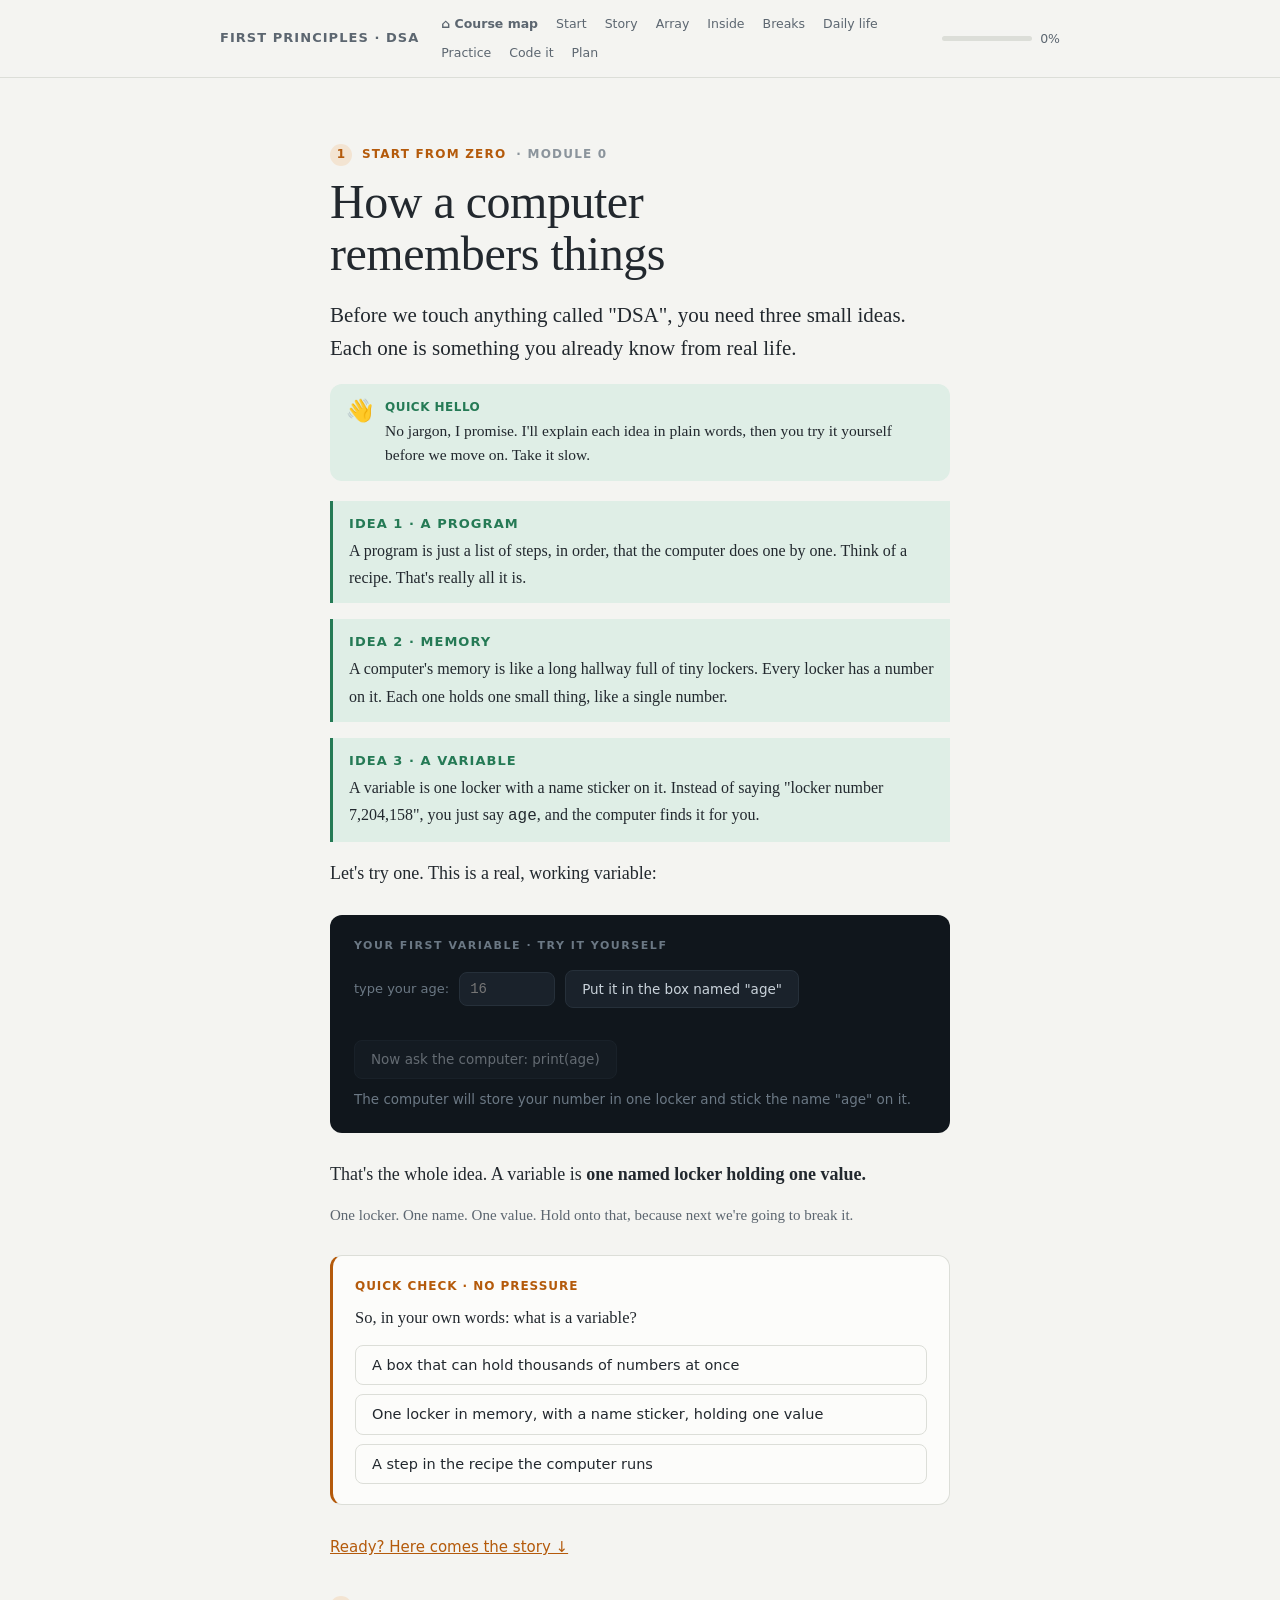
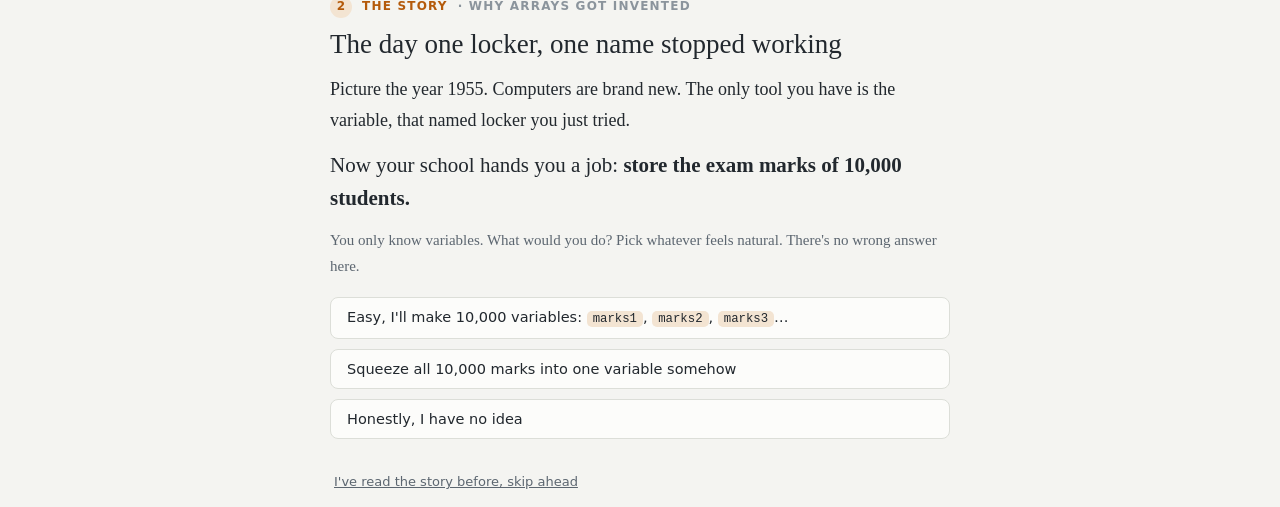
==== commit b746fb92: "Make it app-like on mobile and responsive across devices - Add an installable web-app manifest (stan" ====
--- a/modules/module-0.html
+++ b/modules/module-0.html
@@ -2,9 +2,18 @@
 <html lang="en">
 <head>
 <meta charset="utf-8">
-<meta name="viewport" content="width=device-width, initial-scale=1">
+<meta name="viewport" content="width=device-width, initial-scale=1, viewport-fit=cover">
 <title>Module 0 · How a computer remembers · First principles</title>
 <link rel="stylesheet" href="../assets/base.css">
+<link rel="manifest" href="../manifest.webmanifest">
+<link rel="icon" href="../assets/icon.svg" type="image/svg+xml">
+<link rel="apple-touch-icon" href="../assets/apple-touch-icon.png">
+<meta name="theme-color" content="#F4F4F1" media="(prefers-color-scheme: light)">
+<meta name="theme-color" content="#12161B" media="(prefers-color-scheme: dark)">
+<meta name="mobile-web-app-capable" content="yes">
+<meta name="apple-mobile-web-app-capable" content="yes">
+<meta name="apple-mobile-web-app-status-bar-style" content="black-translucent">
+<meta name="apple-mobile-web-app-title" content="First Principles">
 </head>
 <body>
 
@@ -493,14 +502,16 @@
       <div class="lc-snum">Step 5 · Code it, then cost it</div>
       <button class="unfold-btn">Show the code and the cost</button>
       <div class="unfold"><div class="lc-body">
-        <div class="codelabel">Python</div>
-        <pre><span class="k">def</span> running_sum(nums):
-    total = 0
-    out = []
-    <span class="k">for</span> x <span class="k">in</span> nums:
-        total += x
-        out.append(total)
-    <span class="k">return</span> out</pre>
+        <div class="codelabel">C++</div>
+        <pre><span class="k">vector</span>&lt;<span class="k">int</span>&gt; runningSum(<span class="k">vector</span>&lt;<span class="k">int</span>&gt;&amp; nums) {
+    <span class="k">int</span> total = 0;
+    <span class="k">vector</span>&lt;<span class="k">int</span>&gt; out;
+    <span class="k">for</span> (<span class="k">int</span> x : nums) {
+        total += x;
+        out.push_back(total);
+    }
+    <span class="k">return</span> out;
+}</pre>
         <p><strong>Time: O(n)</strong>, one clean pass. <strong>Space: O(n)</strong> for the output list (or O(1) extra if you're allowed to overwrite the input in place).</p>
         <p style="color:var(--muted);font-size:15px;">Connects to: this "reuse the previous total" trick is the seed of <strong>prefix sums</strong>, a whole topic later in the course. You just met it early.</p>
       </div></div>
@@ -557,14 +568,16 @@
       <div class="lc-snum">Step 5 · Code it, then cost it</div>
       <button class="unfold-btn">Show the code and the cost</button>
       <div class="unfold"><div class="lc-body">
-        <div class="codelabel">Python</div>
-        <pre><span class="k">def</span> move_zeroes(nums):
-    write = 0
-    <span class="k">for</span> read <span class="k">in</span> range(len(nums)):
-        <span class="k">if</span> nums[read] != 0:
-            nums[write], nums[read] = nums[read], nums[write]
-            write += 1
-    <span class="k">return</span> nums</pre>
+        <div class="codelabel">C++</div>
+        <pre><span class="k">void</span> moveZeroes(<span class="k">vector</span>&lt;<span class="k">int</span>&gt;&amp; nums) {
+    <span class="k">int</span> write = 0;
+    <span class="k">for</span> (<span class="k">int</span> read = 0; read &lt; nums.size(); read++) {
+        <span class="k">if</span> (nums[read] != 0) {
+            swap(nums[write], nums[read]);
+            write++;
+        }
+    }
+}</pre>
         <p><strong>Time: O(n)</strong>, one pass. <strong>Space: O(1)</strong>, no second list, just two little pointers.</p>
         <p style="color:var(--muted);font-size:15px;">Connects to: this "one wall, two pointers" pattern is a named Week 1 technique called <strong>two pointers</strong>. You've now seen it twice (Spotify, and here). That's not a coincidence. The same handful of patterns keep coming back.</p>
       </div></div>
--- a/assets/base.css
+++ b/assets/base.css
@@ -61,6 +61,22 @@
 .rail-bar { width: 90px; height: 5px; background: var(--line); border-radius: 99px; overflow: hidden; }
 .rail-bar span { display: block; height: 100%; width: 0%; background: var(--good); border-radius: 99px; transition: width 0.4s; }
 
+/* On phones, keep the sticky bar short: brand + progress on one line,
+   section links on a single horizontally-scrollable row below. */
+@media (max-width: 640px) {
+  .rail-inner { padding: 8px 14px; gap: 8px 10px; }
+  .rail-name { order: 1; flex: 1 1 auto; }
+  .rail-progress { order: 2; flex: 0 0 auto; }
+  .rail-links {
+    order: 3; flex: 0 0 100%; flex-wrap: nowrap;
+    overflow-x: auto; gap: 4px;
+    -webkit-overflow-scrolling: touch;
+    scrollbar-width: none; -ms-overflow-style: none;
+  }
+  .rail-links::-webkit-scrollbar { display: none; }
+  .rail-links a { flex: 0 0 auto; white-space: nowrap; }
+}
+
 .wrap { max-width: 660px; margin: 0 auto; padding: 0 20px; }
 .wide { max-width: 880px; margin: 0 auto; padding: 0 20px; }
 .eyebrow {
@@ -395,3 +411,85 @@
 }
 .startcta:hover { opacity: 0.88; }
 
+/* ---------- per-module progress on the map ---------- */
+.mprog { display: flex; align-items: center; gap: 8px; font-family: var(--sans); font-size: 12px; color: var(--muted); margin: 10px 0 0; }
+.mprog-bar { flex: 1; height: 5px; background: var(--line); border-radius: 99px; overflow: hidden; }
+.mprog-bar span { display: block; height: 100%; background: var(--good); border-radius: 99px; }
+
+/* ---------- 2D grid demo ---------- */
+.grid2d { display: inline-grid; gap: 5px; margin: 14px 0; }
+.gcell {
+  min-width: 48px; height: 46px; display: flex; align-items: center; justify-content: center;
+  border: 1px solid var(--machine-line); border-radius: 6px; background: var(--machine-cell);
+  color: var(--machine-text); font-family: var(--mono); font-size: 14px; cursor: pointer;
+  position: relative; transition: background 0.2s, border-color 0.2s;
+}
+.gcell:hover { border-color: var(--amber); }
+.gcell.lit { background: #3A2A14; border-color: var(--amber); color: var(--amber-bright); }
+.gcell.warm { border-color: #7A5A2E; }
+.gcell .rc { position: absolute; top: 2px; left: 4px; font-size: 9px; color: var(--machine-dim); font-family: var(--sans); }
+.gridwrap { display: flex; gap: 26px; flex-wrap: wrap; align-items: flex-start; }
+.gridwrap .lbl { font-family: var(--sans); font-size: 11px; font-weight: 700; letter-spacing: 0.1em; text-transform: uppercase; color: var(--machine-dim); margin-bottom: 8px; }
+
+
+/* ============================================================
+   Responsive + app-like polish (phone / tablet / desktop)
+   ============================================================ */
+
+/* Touch and text behaviour that makes it feel less like a web doc */
+html { -webkit-text-size-adjust: 100%; text-size-adjust: 100%; }
+body { -webkit-tap-highlight-color: transparent; }
+img, svg, video, pre, table { max-width: 100%; }
+button, .chip, a, input, label { touch-action: manipulation; }
+
+/* Notch / home-indicator aware: the sticky bar and content gutters
+   respect the device safe areas, and the bar fills the status-bar
+   strip when installed to the home screen. */
+.rail { padding-top: env(safe-area-inset-top); }
+.rail-inner,
+.wrap, .wide {
+  padding-left: max(20px, env(safe-area-inset-left));
+  padding-right: max(20px, env(safe-area-inset-right));
+}
+footer { padding-bottom: max(80px, calc(56px + env(safe-area-inset-bottom))); }
+
+/* Smooth momentum scrolling for the horizontal scrollers */
+.cells-outer, .machine, pre, .varlist { -webkit-overflow-scrolling: touch; }
+
+/* Real touch devices get comfortable 44px tap targets */
+@media (hover: none) and (pointer: coarse) {
+  button, .chip,
+  input[type="number"], input[type="text"] { min-height: 44px; }
+  .cp-opts button, .chips button { min-height: 48px; }
+}
+
+/* Phone: tighter rhythm, slightly smaller base text, roomier cards */
+@media (max-width: 640px) {
+  body { font-size: 17px; line-height: 1.65; }
+  section { padding: 40px 0 8px; }
+  .hero { padding: 40px 0 16px; }
+  h2 { font-size: 24px; }
+  h1 { margin-bottom: 14px; }
+  p.big { font-size: 19px; line-height: 1.5; }
+  .machine { padding: 18px 15px; border-radius: 14px; }
+  .problem, .check, .week, .cp, .lc, .next-card, .quest { padding: 20px 17px; }
+  .aside-me { padding: 13px 14px; }
+  .cards, .mods { gap: 12px; }
+  .rail-links a { padding-top: 7px; padding-bottom: 7px; }
+}
+
+/* Tablet: keep the readable column, a hair more air */
+@media (min-width: 641px) and (max-width: 1024px) {
+  body { font-size: 18px; }
+  .wide { max-width: 820px; }
+}
+
+/* Desktop: comfortable reading size */
+@media (min-width: 1025px) {
+  body { font-size: 18px; }
+}
+
+/* Installed-app mode: no page-level horizontal bounce */
+@media (display-mode: standalone) {
+  html, body { overscroll-behavior-y: contain; }
+}
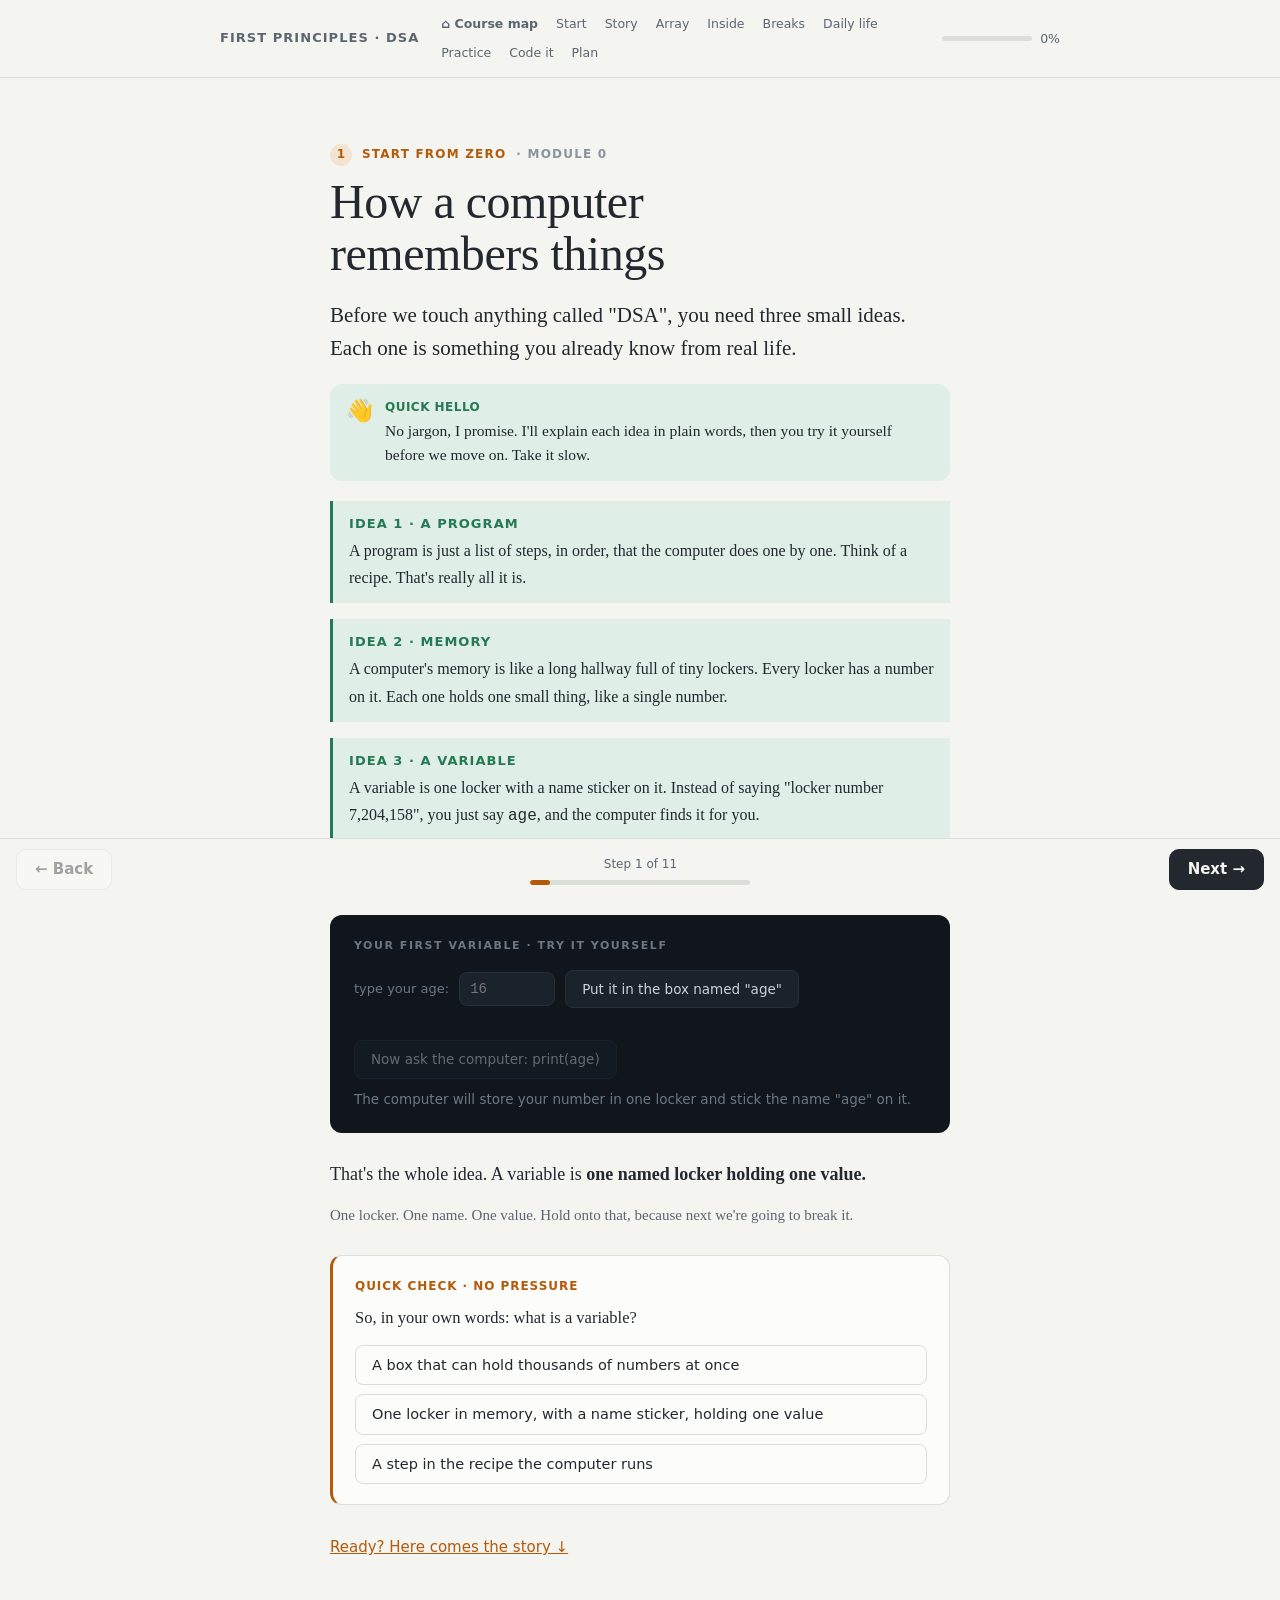
==== commit 8441f8b2: "Turn each module into a step-by-step flow instead of one long page Each module now advances one shor" ====
--- a/modules/module-0.html
+++ b/modules/module-0.html
@@ -676,5 +676,6 @@
 </div>
 
 <script src="../assets/module0.js"></script>
+<script src="../assets/stepper.js"></script>
 </body>
 </html>
--- a/assets/base.css
+++ b/assets/base.css
@@ -493,3 +493,36 @@
 @media (display-mode: standalone) {
   html, body { overscroll-behavior-y: contain; }
 }
+
+/* ============================================================
+   Step-by-step lesson flow (one screen at a time)
+   ============================================================ */
+.has-stepnav { padding-bottom: calc(84px + env(safe-area-inset-bottom)); }
+.stepnav {
+  position: fixed; left: 0; right: 0; bottom: 0; z-index: 30;
+  display: flex; align-items: center; gap: 12px;
+  background: var(--bg); border-top: 1px solid var(--line);
+  font-family: var(--sans);
+  padding: 10px max(16px, env(safe-area-inset-left))
+           calc(10px + env(safe-area-inset-bottom)) max(16px, env(safe-area-inset-right));
+}
+.stepnav .stepbtn {
+  flex: 0 0 auto; font-weight: 600; font-size: 15px; line-height: 1;
+  padding: 12px 18px; border-radius: 10px; cursor: pointer;
+  border: 1px solid var(--line); background: var(--card); color: var(--ink);
+}
+.stepnav .stepbtn:hover { border-color: var(--accent); }
+.stepnav .stepbtn.next { background: var(--ink); color: var(--bg); border-color: var(--ink); }
+.stepnav .stepbtn.next:hover { opacity: 0.9; }
+.stepnav .stepbtn.next.finish { background: var(--good); border-color: var(--good); color: #fff; }
+.stepnav .stepbtn:disabled { opacity: 0.4; cursor: default; }
+.stepnav .stepbtn:disabled:hover { border-color: var(--line); }
+.stepmeta { flex: 1 1 auto; min-width: 0; text-align: center; }
+.stepcount { font-size: 12px; color: var(--muted); margin-bottom: 5px; }
+.stepbar { height: 5px; max-width: 220px; margin: 0 auto; background: var(--line); border-radius: 99px; overflow: hidden; }
+.stepbar span { display: block; height: 100%; width: 0%; background: var(--accent); border-radius: 99px; transition: width 0.35s ease; }
+.step-in { animation: stepfade 0.34s ease both; }
+@keyframes stepfade { from { opacity: 0; transform: translateY(10px); } to { opacity: 1; transform: none; } }
+@media (max-width: 400px) {
+  .stepnav .stepbtn { padding: 12px 13px; font-size: 14px; }
+}
